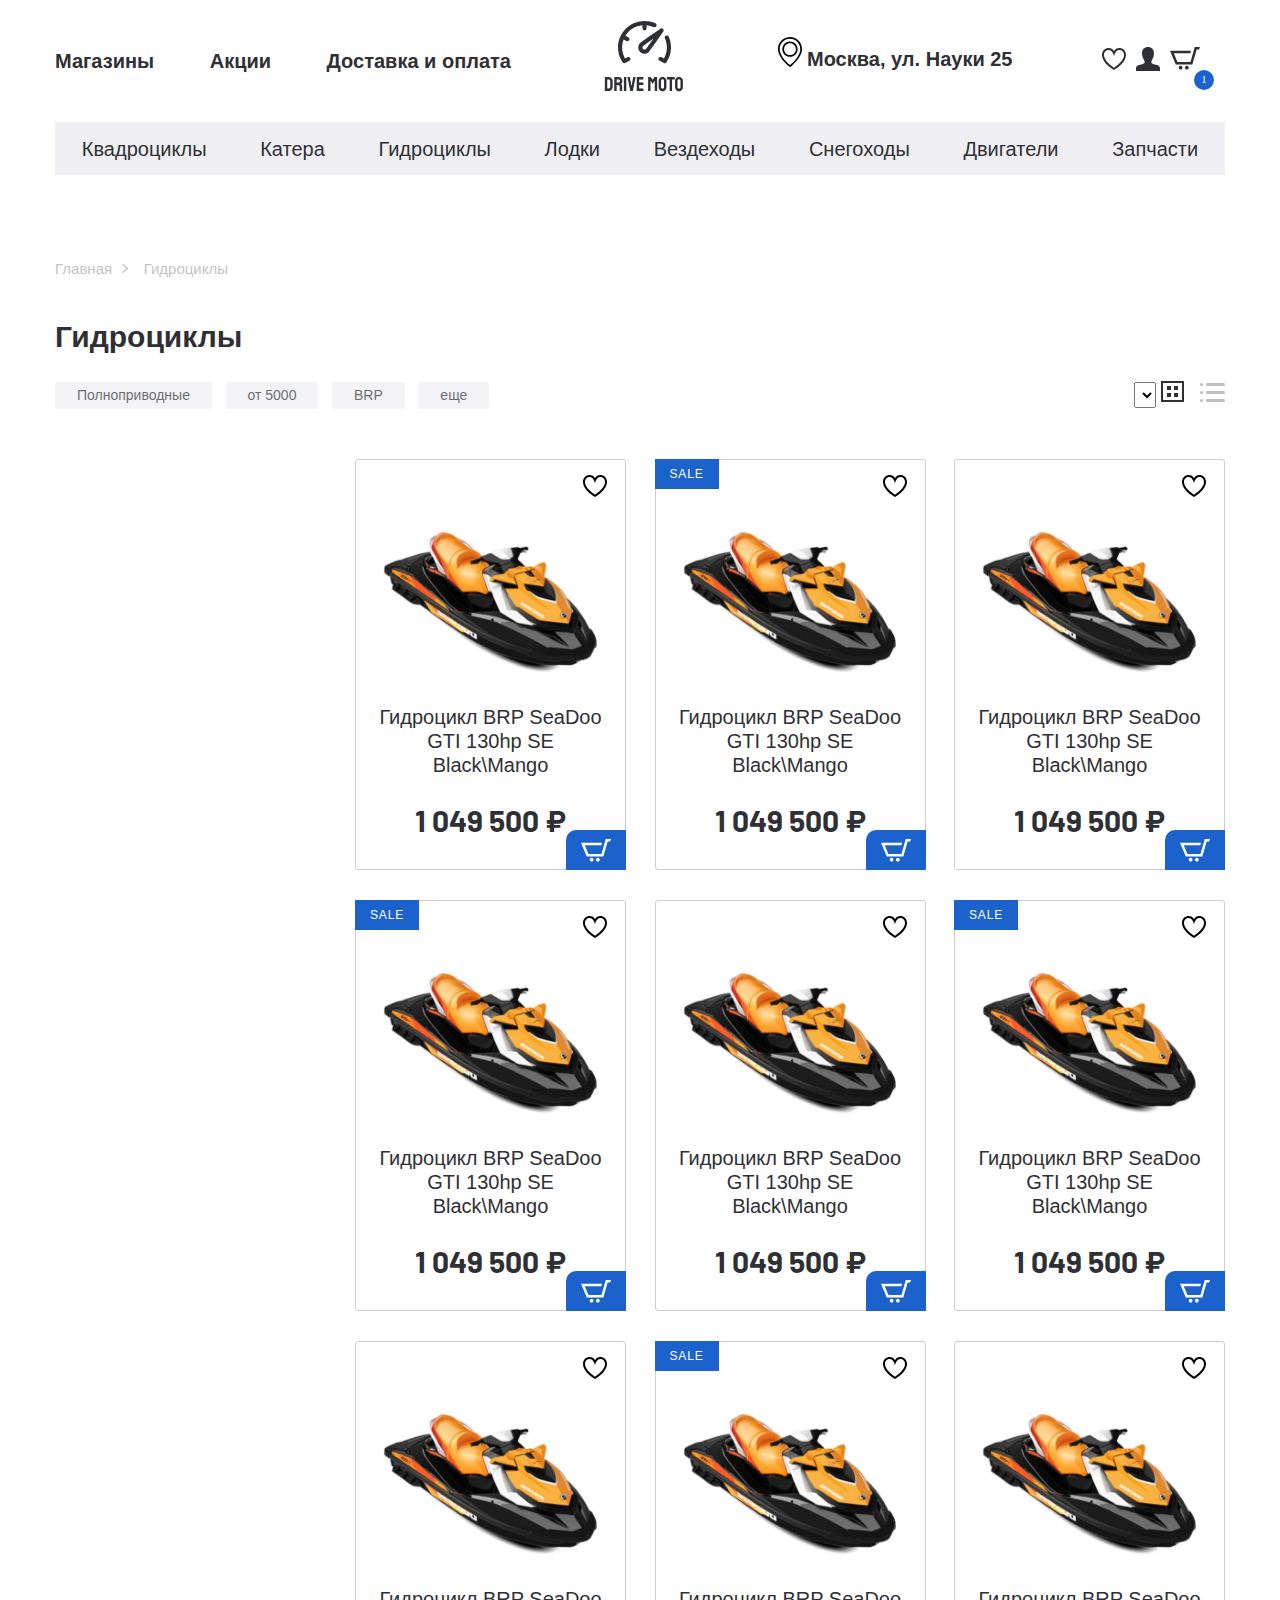
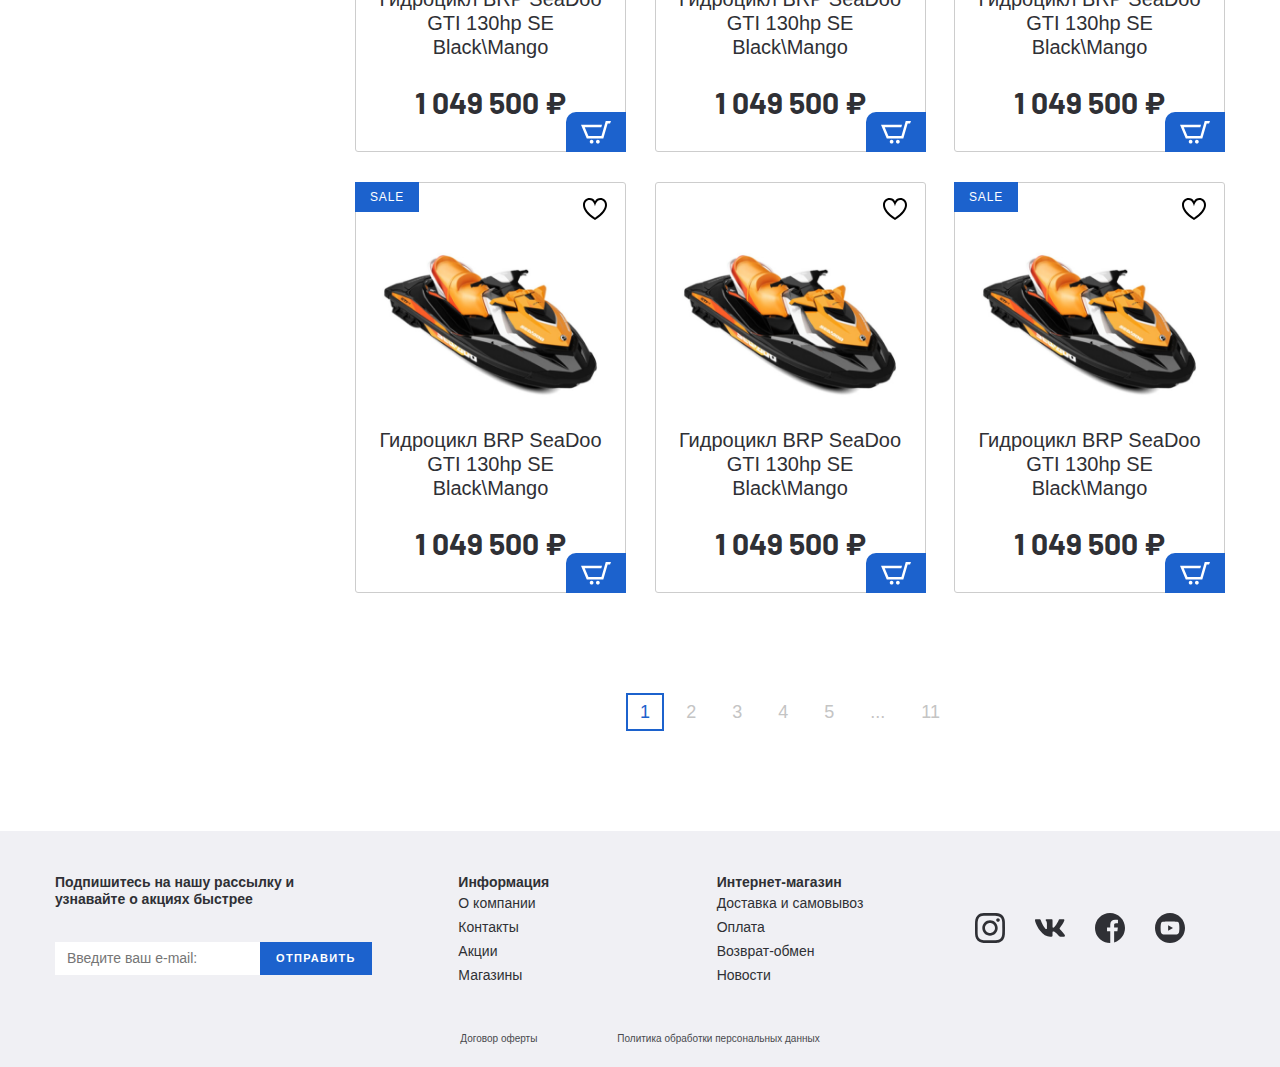
==== catalog.html @ e1d83468 "have started product-list page markup" ====
<!DOCTYPE html>
<html lang="ru">

<head>
  <meta charset="UTF-8">
  <meta name="viewport" content="width=device-width, initial-scale=1.0">
  <meta http-equiv="X-UA-Compatible" content="ie=edge">
  <title>Document</title>
  <link rel="stylesheet" href="css/normalize.css">
  <link rel="stylesheet" href="css/slick.css">
  <link rel="stylesheet" href="css/fonts.css">
  <link href="https://fonts.googleapis.com/css2?family=Barlow:wght@400;700&display=swap" rel="stylesheet">
  <link rel="stylesheet" href="css/style.css">
</head>

<body>
  <header>
    <div class="header__top">
      <div class="container">
        <div class="header__top-inner">
          <nav class="menu">
            <ul class="menu__list">
              <li class="menu__item">
                <a href="" class="menu__link">
                  Магазины
                </a>
              </li>
              <li class="menu__item">
                <a href="" class="menu__link">
                  Акции
                </a>
              </li>
              <li class="menu__item">
                <a href="" class="menu__link">
                  Доставка и оплата
                </a>
              </li>
            </ul>
          </nav>
          <a href="#" class="logo">
            <img class="logo__img" src="images/logo.svg" alt="logo">
          </a>
          <div class="header__box">
            <p class="header__adress">
              Москва, ул. Науки 25
            </p>
            <ul class="user-list">
              <li class="user-list__item">
                <a href="#" class="user-list__link">
                  <img src="images/heart.svg" alt="">
                </a>
              </li>
              <li class="user-list__item">
                <a href="#" class="user-list__link">
                  <img src="images/user.svg" alt="">
                </a>
              </li>
              <li class="user-list__item">
                <a href="#" class="user-list__link basket">
                  <img src="images/basket.svg" alt="">
                  <p class="basket__num">1</p>
                </a>

          </div>
        </div>
      </div>
    </div>

    <div class="header__bottom">
      <div class="container">
        <ul class="menu-categories">
          <li class="menu__categories__item">
            <a href="#" class="menu-categories__link">Квадроциклы</a>
          </li>
          <li class="menu__categories__item">
            <a href="#" class="menu-categories__link">Катера</a>
          </li>
          <li class="menu__categories__item">
            <a href="#" class="menu-categories__link">Гидроциклы</a>
          </li>
          <li class="menu__categories__item">
            <a href="#" class="menu-categories__link">Лодки</a>
          </li>
          <li class="menu__categories__item">
            <a href="#" class="menu-categories__link">Вездеходы</a>
          </li>
          <li class="menu__categories__item">
            <a href="#" class="menu-categories__link">Снегоходы</a>
          </li>
          <li class="menu__categories__item">
            <a href="#" class="menu-categories__link">Двигатели</a>
          </li>
          <li class="menu__categories__item">
            <a href="#" class="menu-categories__link">Запчасти</a>
          </li>
        </ul>
      </div>
    </div>
  </header>
  <div class="container">
    <div class="breadcrumbs">
      <ul class="breadcrumbs__list">
        <li class="breadcrumbs__list-item">
          <a href="#">Главная</a>
        </li>
        <li class="breadcrumbs__list-item">
          <a href="#">Гидроциклы</a>
        </li>
      </ul>
    </div>
  </div>

  <section class="catalog">
    <div class="container">
      <h2 class="catalog__title">
        Гидроциклы
      </h2>
      <div class="catalog__filter">
        <div class="catalog__filter-items">
          <button>Полноприводные</button>
          <button>от 5000</button>
          <button>BRP</button>
          <button>еще</button>
        </div>
        <div class="catalog__filter-btn">
          <select>
            <option value=""></option>
            <option value=""></option>
            <option value=""></option>
          </select>
          <button class="catalog__filter-btngrid">
            <svg width="23" height="21" viewBox="0 0 23 21" fill="none" xmlns="http://www.w3.org/2000/svg">
              <rect x="1" y="1" width="21" height="19" stroke="#2F3035" stroke-width="2" />
              <rect x="7" y="6" width="2" height="2" fill="#2F3035" stroke="#2F3035" stroke-width="2" />
              <rect x="7" y="13" width="2" height="2" fill="#2F3035" stroke="#2F3035" stroke-width="2" />
              <rect x="14" y="6" width="2" height="2" fill="#2F3035" stroke="#2F3035" stroke-width="2" />
              <rect x="14" y="13" width="2" height="2" fill="#2F3035" stroke="#2F3035" stroke-width="2" />
            </svg>
          </button>
          <button class="catalog__filter-btnline">
            <svg width="25" height="19" viewBox="0 0 25 19" fill="none" xmlns="http://www.w3.org/2000/svg">
              <g opacity="0.3">
                <rect x="6" width="19" height="3" rx="1.5" fill="#2F3035" />
                <rect x="6" y="8" width="19" height="3" rx="1.5" fill="#2F3035" />
                <rect x="6" y="16" width="19" height="3" rx="1.5" fill="#2F3035" />
                <rect width="3" height="3" rx="1.5" fill="#2F3035" />
                <rect y="8" width="3" height="3" rx="1.5" fill="#2F3035" />
                <rect y="16" width="3" height="3" rx="1.5" fill="#2F3035" />
              </g>
            </svg>
          </button>
        </div>
      </div>
      <div class="catalog__inner">
        <aside class="catalog__inner-aside">

        </aside>
        <div class="catalog__inner-list">
          <div class="product-item__wrapper">
            <button class="product-item__favorite"></button>
            <button class="product-item__basket">
              <img src="images/basket-white.svg" alt="">
            </button>
            <a class="product-item__notify-link" href="#">
              <span>
                Сообщить о поступлении
              </span>
            </a>
            <a class="product-item" href="#">
              <p class="product-item__hover-text">
                посмотреть товар
              </p>
              <img class="product-item__img" src="images/content/gidrotsikl-1.png" alt="">
              <h4 class="product-item__title">
                Гидроцикл BRP SeaDoo GTI 130hp SE Black\Mango
              </h4>
              <p class="price product-item__price">
                1 049 500 ₽
              </p>
              <p class="product-item__notify-text">
                нет в наличии
              </p>
            </a>
          </div>
          <div class="product-item__wrapper">
            <button class="product-item__favorite"></button>
            <button class="product-item__basket">
              <img src="images/basket-white.svg" alt="">
            </button>
            <a class="product-item__notify-link" href="#">
              <span>
                Сообщить о поступлении
              </span>
            </a>
            <a class="product-item product-item--sale" href="#">
              <p class="product-item__hover-text">
                посмотреть товар
              </p>
              <img class="product-item__img" src="images/content/gidrotsikl-1.png" alt="">
              <h4 class="product-item__title">
                Гидроцикл BRP SeaDoo GTI 130hp SE Black\Mango
              </h4>
              <p class="price product-item__price">
                1 049 500 ₽
              </p>
              <p class="product-item__notify-text">
                нет в наличии
              </p>
            </a>
          </div>
          <div class="product-item__wrapper">
            <button class="product-item__favorite"></button>
            <button class="product-item__basket">
              <img src="images/basket-white.svg" alt="">
            </button>
            <a class="product-item__notify-link" href="#">
              <span>
                Сообщить о поступлении
              </span>
            </a>
            <a class="product-item" href="#">
              <p class="product-item__hover-text">
                посмотреть товар
              </p>
              <img class="product-item__img" src="images/content/gidrotsikl-1.png" alt="">
              <h4 class="product-item__title">
                Гидроцикл BRP SeaDoo GTI 130hp SE Black\Mango
              </h4>
              <p class="price product-item__price">
                1 049 500 ₽
              </p>
              <p class="product-item__notify-text">
                нет в наличии
              </p>
            </a>
          </div>
          <div class="product-item__wrapper">
            <button class="product-item__favorite"></button>
            <button class="product-item__basket">
              <img src="images/basket-white.svg" alt="">
            </button>
            <a class="product-item__notify-link" href="#">
              <span>
                Сообщить о поступлении
              </span>
            </a>
            <a class="product-item product-item--sale" href="#">
              <p class="product-item__hover-text">
                посмотреть товар
              </p>
              <img class="product-item__img" src="images/content/gidrotsikl-1.png" alt="">
              <h4 class="product-item__title">
                Гидроцикл BRP SeaDoo GTI 130hp SE Black\Mango
              </h4>
              <p class="price product-item__price">
                1 049 500 ₽
              </p>
              <p class="product-item__notify-text">
                нет в наличии
              </p>
            </a>
          </div>
          <div class="product-item__wrapper">
            <button class="product-item__favorite"></button>
            <button class="product-item__basket">
              <img src="images/basket-white.svg" alt="">
            </button>
            <a class="product-item__notify-link" href="#">
              <span>
                Сообщить о поступлении
              </span>
            </a>
            <a class="product-item" href="#">
              <p class="product-item__hover-text">
                посмотреть товар
              </p>
              <img class="product-item__img" src="images/content/gidrotsikl-1.png" alt="">
              <h4 class="product-item__title">
                Гидроцикл BRP SeaDoo GTI 130hp SE Black\Mango
              </h4>
              <p class="price product-item__price">
                1 049 500 ₽
              </p>
              <p class="product-item__notify-text">
                нет в наличии
              </p>
            </a>
          </div>
          <div class="product-item__wrapper">
            <button class="product-item__favorite"></button>
            <button class="product-item__basket">
              <img src="images/basket-white.svg" alt="">
            </button>
            <a class="product-item__notify-link" href="#">
              <span>
                Сообщить о поступлении
              </span>
            </a>
            <a class="product-item product-item--sale" href="#">
              <p class="product-item__hover-text">
                посмотреть товар
              </p>
              <img class="product-item__img" src="images/content/gidrotsikl-1.png" alt="">
              <h4 class="product-item__title">
                Гидроцикл BRP SeaDoo GTI 130hp SE Black\Mango
              </h4>
              <p class="price product-item__price">
                1 049 500 ₽
              </p>
              <p class="product-item__notify-text">
                нет в наличии
              </p>
            </a>
          </div>
          <div class="product-item__wrapper">
            <button class="product-item__favorite"></button>
            <button class="product-item__basket">
              <img src="images/basket-white.svg" alt="">
            </button>
            <a class="product-item__notify-link" href="#">
              <span>
                Сообщить о поступлении
              </span>
            </a>
            <a class="product-item" href="#">
              <p class="product-item__hover-text">
                посмотреть товар
              </p>
              <img class="product-item__img" src="images/content/gidrotsikl-1.png" alt="">
              <h4 class="product-item__title">
                Гидроцикл BRP SeaDoo GTI 130hp SE Black\Mango
              </h4>
              <p class="price product-item__price">
                1 049 500 ₽
              </p>
              <p class="product-item__notify-text">
                нет в наличии
              </p>
            </a>
          </div>
          <div class="product-item__wrapper">
            <button class="product-item__favorite"></button>
            <button class="product-item__basket">
              <img src="images/basket-white.svg" alt="">
            </button>
            <a class="product-item__notify-link" href="#">
              <span>
                Сообщить о поступлении
              </span>
            </a>
            <a class="product-item product-item--sale" href="#">
              <p class="product-item__hover-text">
                посмотреть товар
              </p>
              <img class="product-item__img" src="images/content/gidrotsikl-1.png" alt="">
              <h4 class="product-item__title">
                Гидроцикл BRP SeaDoo GTI 130hp SE Black\Mango
              </h4>
              <p class="price product-item__price">
                1 049 500 ₽
              </p>
              <p class="product-item__notify-text">
                нет в наличии
              </p>
            </a>
          </div>
          <div class="product-item__wrapper">
            <button class="product-item__favorite"></button>
            <button class="product-item__basket">
              <img src="images/basket-white.svg" alt="">
            </button>
            <a class="product-item__notify-link" href="#">
              <span>
                Сообщить о поступлении
              </span>
            </a>
            <a class="product-item" href="#">
              <p class="product-item__hover-text">
                посмотреть товар
              </p>
              <img class="product-item__img" src="images/content/gidrotsikl-1.png" alt="">
              <h4 class="product-item__title">
                Гидроцикл BRP SeaDoo GTI 130hp SE Black\Mango
              </h4>
              <p class="price product-item__price">
                1 049 500 ₽
              </p>
              <p class="product-item__notify-text">
                нет в наличии
              </p>
            </a>
          </div>
          <div class="product-item__wrapper">
            <button class="product-item__favorite"></button>
            <button class="product-item__basket">
              <img src="images/basket-white.svg" alt="">
            </button>
            <a class="product-item__notify-link" href="#">
              <span>
                Сообщить о поступлении
              </span>
            </a>
            <a class="product-item product-item--sale" href="#">
              <p class="product-item__hover-text">
                посмотреть товар
              </p>
              <img class="product-item__img" src="images/content/gidrotsikl-1.png" alt="">
              <h4 class="product-item__title">
                Гидроцикл BRP SeaDoo GTI 130hp SE Black\Mango
              </h4>
              <p class="price product-item__price">
                1 049 500 ₽
              </p>
              <p class="product-item__notify-text">
                нет в наличии
              </p>
            </a>
          </div>
          <div class="product-item__wrapper">
            <button class="product-item__favorite"></button>
            <button class="product-item__basket">
              <img src="images/basket-white.svg" alt="">
            </button>
            <a class="product-item__notify-link" href="#">
              <span>
                Сообщить о поступлении
              </span>
            </a>
            <a class="product-item" href="#">
              <p class="product-item__hover-text">
                посмотреть товар
              </p>
              <img class="product-item__img" src="images/content/gidrotsikl-1.png" alt="">
              <h4 class="product-item__title">
                Гидроцикл BRP SeaDoo GTI 130hp SE Black\Mango
              </h4>
              <p class="price product-item__price">
                1 049 500 ₽
              </p>
              <p class="product-item__notify-text">
                нет в наличии
              </p>
            </a>
          </div>
          <div class="product-item__wrapper">
            <button class="product-item__favorite"></button>
            <button class="product-item__basket">
              <img src="images/basket-white.svg" alt="">
            </button>
            <a class="product-item__notify-link" href="#">
              <span>
                Сообщить о поступлении
              </span>
            </a>
            <a class="product-item product-item--sale" href="#">
              <p class="product-item__hover-text">
                посмотреть товар
              </p>
              <img class="product-item__img" src="images/content/gidrotsikl-1.png" alt="">
              <h4 class="product-item__title">
                Гидроцикл BRP SeaDoo GTI 130hp SE Black\Mango
              </h4>
              <p class="price product-item__price">
                1 049 500 ₽
              </p>
              <p class="product-item__notify-text">
                нет в наличии
              </p>
            </a>
          </div>

          <div class="pagination">
            <ul class="pagination-list">
              <li class="pagination-list__item active"><a href="#">1</a></li>
              <li class="pagination-list__item"><a href="#">2</a></li>
              <li class="pagination-list__item"><a href="#">3</a></li>
              <li class="pagination-list__item"><a href="#">4</a></li>
              <li class="pagination-list__item"><a href="#">5</a></li>
              <li class="pagination-list__item
              pagination-list__item--dots"><span>...</span></li>
              <li class="pagination-list__item"><a href="#">11</a></li>
            </ul>
          </div>
        </div>
      </div>
    </div>
  </section>


  <footer class="footer">
    <div class="container">
      <div class="footer__top">
        <div class="footer__top-inner">
          <div class="footer__top-item footer__top-newsletter">
            <h6 class="footer__top-title">
              Подпишитесь на нашу рассылку и узнавайте о акцияx быстрее
            </h6>
            <form class="footer-form">
              <input type="text" class="footer-form__input" placeholder="Введите ваш e-mail:">
              <button class="footer-form__bnt" type="submit">Отправить</button>
            </form>
          </div>
          <div class="footer__top-item">
            <h6 class="footer__top-title">
              Информация
            </h6>
            <ul class="footer-list">
              <li class="footer-list__item"><a href="#">О компании</a></li>
              <li class="footer-list__item"><a href="#">Контакты</a></li>
              <li class="footer-list__item"><a href="#">Акции</a></li>
              <li class="footer-list__item"><a href="#">Магазины</a></li>
            </ul>

          </div>
          <div class="footer__top-item">
            <h6 class="footer__top-title">
              Интернет-магазин
            </h6>
            <ul class="footer-list">
              <li class="footer-list__item"><a href="#">Доставка и самовывоз</a></li>
              <li class="footer-list__item"><a href="#">Оплата</a></li>
              <li class="footer-list__item"><a href="#">Возврат-обмен</a></li>
              <li class="footer-list__item"><a href="#">Новости</a></li>
            </ul>
          </div>
          <div class="footer__top-item footer__top-social">
            <ul class="social-list">
              <li class="social-list__item">
                <a href="#">
                  <img src="images/instagram.svg" alt="">
                </a>
              </li>
              <li class="social-list__item">
                <a href="#">
                  <img src="images/vkontakte.svg" alt="">
                </a>
              </li>
              <li class="social-list__item">
                <a href="#">
                  <img src="images/facebook.svg" alt="">
                </a>
              </li>
              <li class="social-list__item">
                <a href="#">
                  <img src="images/youtube.svg" alt="">
                </a>
              </li>
            </ul>
          </div>
        </div>
      </div>
      <div class="footer__bottom">
        <a class="footer__bottom-link" href="#">Договор оферты</a>
        <a class="footer__bottom-link" href="#">Политика обработки персональных данных</a>
      </div>
    </div>

  </footer>

  <script src="https://ajax.googleapis.com/ajax/libs/jquery/3.4.1/jquery.min.js"></script>
  <script src="js/slick.min.js"></script>
  <script src="js/main.js"></script>
</body>

</html>


<!-- <div class="tabs-wrapper">
  <div class="tabs">
    <a href="#" class="tab tab--active"></a>
  </div>
  <div class="tabs-container">
    <div class="tabs-content"></div>
  </div>
</div> -->
---- css/fonts.css ----
@font-face{
    font-family: 'SFProDisplay-Regular', sans-serif;
    src: url('../fonts/SFProDisplay-Regular.woff2') format('woff2'),
         url('../fonts/SFProDisplay-Regular.woff') format('woff');
         font-weight:400;
         font-style: normal;
         font-display: swap;
}
@font-face{
    font-family: 'SFProDisplay-Medium', sans-serif;
    src: url('../fonts/SFProDisplay-Medium.woff2') format('woff2'),
         url('../fonts/SFProDisplay-Medium.woff') format('woff');
         font-weight:500;
         font-style: normal;
         font-display: swap;
}
@font-face{
    font-family: 'SFProDisplay-Semibold', sans-serif;
    src: url('../fonts/SFProDisplay-Semibold.woff2') format('woff2'),
         url('../fonts/SFProDisplay-Semibold.woff') format('woff');
         font-weight:600;
         font-style: normal;
         font-display: swap;
}
@font-face{
    font-family: 'SFProDisplay-Bold', sans-serif;
    src: url('../fonts/SFProDisplay-Bold.woff2') format('woff2'),
         url('../fonts/SFProDisplay-Bold.woff') format('woff');
         font-weight:700;
         font-style: normal;
         font-display: swap;
}
---- css/style.css ----
html{
    box-sizing:border-box;
}

*,*::before, *::after{
    box-sizing: inherit;
}

a{
    text-decoration: none;
    color:inherit;
    display: inline-block;
}

ul,
li{
    margin: 0;
    padding: 0;
    list-style: none;
}

h1, h2, h3, h4, h5, h6{
    margin: 0;
}

p{
    margin: 0;
}

body{
    color: #2F3035;
    font-family: 'SFProDisplay-Regular', sans-serif;
    font-size: 20px;
    line-height: 24px;
    font-weight: 400;
}

.container{
    max-width: 1200px;
    padding: 0 15px;
    margin: 0 auto;
}

.header__top-inner{
     display: flex;
     justify-content: space-between;
     align-items: center;
     min-height: 122px;
     font-family: 'SFProDisplay-Bold', sans-serif;
     font-weight: 700;
}

.menu__item{
    display:  inline-block;

}

.menu__item + .menu__item{
    padding-left: 50px;
}

.header__box{
    display: flex;
}
.header__adress{
    margin-right: 60px;
    width:265px;
    padding-left: 30px;
    position: relative;
}

.header__adress::before{
    content: "";
    position: absolute;
    background-image: url('../images/adress-icon.svg    ');
    width: 30px;
    height: 30px;
    background-repeat: no-repeat;
    left: 0;
    top: -10px;
}

.user-list{
    margin-right: 15px;
    display: flex;
    align-items:center;
}

.user-list__item{
    padding-right: 10px;
}

.basket{
    position:relative;
}
.basket__num{
    position: absolute;
    width: 20px;
    height: 20px;

    font-family: SF Pro Display;
    font-weight: 500;
    font-size: 10px;
    line-height: 20px;
/* identical to box height */
    text-align: center;
    color: #FFFFFF;
    background-color: #1C62CD;
    border-radius: 50% ;
    bottom: -15px;
    right: -14px;
}

.header__bottom{
    margin-bottom: 80px;
}
.page-section{
    margin-bottom: 80px;
}
.menu-categories{
    background-color: #F0F0F4;
    display: flex;
    justify-content: space-around;
    min-height: 53px;
    align-items: center;
}

.menu-categories__link{
    transition: all 300ms;
    font-weight: 400;
    padding: 15px 0 14px;
    position: relative;
}

.menu-categories__link::before{
    content: "";
    position: absolute;
    width: 0;
    left: auto;
    right:0;
    background-color: #1C62CD;
    height: 3px;
    bottom: -2px;
    transition: all 500ms;
}

.menu-categories__link:hover{
    color: #000;
}
.menu-categories__link:hover::before{
    width: 100%;
    right: auto;
    left:0;
}


/* section under header
=================================================================== */
.banner-section__inner{
    display: flex;
    justify-content:space-between;
}

.banner-section__slider{
    max-width: 870px;
}

.banner-section__slider-btn,
.product-slider__slider-btn{
    position: absolute;
     top: 50%;
     transform: translateY(-50%);
     background-color: transparent;
     border: none;
     margin: 0;
     padding: 0;
     z-index: 5;
     cursor: pointer;
}

.banner-section__slider-btnprev{
    left: 20px;
}
.banner-section__slider-btnnext{
    right: 20px;
}

.slick-dots{
    position: absolute;
    bottom: 40px;
    left: 0;
    right: 0;
    text-align: center ;
}
.slick-dots li{
    display: inline-block;
    padding: 0 5px;
}

.slick-dots button{
    padding: 0;
    margin: 0;
    font-size: 0;
    width: 11px;
    height: 11px;
    border: 1px solid #fff;
    border-radius: 50%;
    background-color: transparent;

}

.slick-active li button{
    background-color: #fff;
}

.sale-item{
    min-height: 400px;
    max-width: 265px;
    text-align: center;
    border: 1px solid #CDCDCD;
    border-radius: 3px;
    display: flex; 
    flex-direction: column;
    justify-content: space-between;

}
.sale-item-top{
    display: flex;
    justify-content:space-between;
    align-items: flex-start;
}
.sale-item__info{
    color: #fff;
    background-color: #1C62CD;
    padding: 8px 20px;
    text-transform: uppercase;
    font-size: 12px;
    line-height: 15px;
    letter-spacing: 0.1em;
}

.sale-item__price{
    text-align: right;
}

.price{
    font-family: 'Barlow', sans-serif;
    position: relative;
}

.sale-item__price-new{
    font-weight: 700;
    font-size: 27px;
    color: #1C62CD;
    line-height: 32px;
    margin-right: 6px;
    padding-right:20px;
    position: relative;
}
.sale-item__price-new::after{
    content:'';
    background-image: url('../images/icons-price.svg');
    position: absolute;
    right: 0;
    top: 8px;
    width: 15px;
    height: 18px;
}
.sale-item__price-old{
    font-weight: 400;
    font-size: 14px;
    line-height: 17px;
    color: #C4C4C4;
    margin-right: 15px;
    background-image: url('../images/old-line.svg');
    background-repeat: no-repeat;
    position: relative;
    padding: 2px 5px; 
    display: inline-block;
}

.sale-item__price-old::after{
    content:'';
    background-image: url('../images/icons-price-old.svg');
    position: absolute;
    right: -10px;
    top: 8px;
    width: 8px;
    height: 10px;
}

.sale-item__footer{
    background: #F0F0F4;
    padding: 25px 20px;
    font-size: 18px;
    line-height: 21px;
}
.sale-item__footer span{
    display: block;
    color: #1C62CD;
    font-family: 'Barlow', sans-serif;
    font-weight: 700; 

}
.sale-item__title{
    font-size: 18px;
    line-height: auto;
    font-family: 'SFProDisplay-Bold', sans-serif;
    font-weight: 700;
    margin-bottom: 7px;
}

.banner-section__slider-img{
    object-fit: contain;
    height: 400px;
}

.sale-item__img{
    object-fit: contain;
    max-height: 195px;
}


/* search tabs
=================================================================== */
.search__tabs{
    margin-bottom: 25px; 
}

.search__tabs-item{
    padding: 11px 26px 12px;
}

.search__tabs-item.tab--active{
    border-radius: 5px;
    background: #F0F0F4;
    font-weight: 700;
    font-family: 'SFProDisplay-Bold', sans-serif;
}


.tabs-content{
    display: none;
}
.tabs-content.tabs-content--active{
    display: block;
}


.search__content-form{
    display: flex;
}

.search__content-input{
    background: #F0F0F4;
    border-radius: 3px;
    padding: 5px 20px;
    border: none;
    font-size: 16px;
    line-height: 19px;
    width: 100%;
    
}

.search__content-input::placeholder{
    color: #656464;
}

.search__content-btn{
    font-weight: bold;
    font-size: 14px;
    line-height: 17px;
    letter-spacing: 0.12em;
    text-transform: uppercase;
    color: #FFFFFF;
    font-family: 'SFProDisplay-Bold', sans-serif;
    margin-left: -3px;
    padding: 17px 41px;

    background: #1C62CD;
    box-shadow: 0px 4px 4px rgba(0, 0, 0, 0.25);
    border-radius: 3px;
    padding: 15px 40px;
    border: none;

}

/* categories section
=================================================================== */
.categories__inner{
    display: flex;
    justify-content: space-between;
    flex-wrap: wrap;

}

.categories__item{
margin-bottom: 30px;
border: 1px solid #CDCDCD;
border-radius: 3px;
 width: 370px;
display: flex;
padding: 20px 20px 16px;
justify-content: space-between;
transition: all .3s;
}
.categories__item:hover{
    box-shadow: 3px 3px 20px rgba(50, 50, 50, 0.25);
}

.categories__item-info{
    width: 50%;
    display: flex;
    flex-direction: column;
    justify-content: space-between;
}

.categories__item-img{
    text-align: center;
    width: 50%;
}

.categories__item-img img{
    max-width: 100%;
}

.categories__item-title{
    font-size: 23px;
    line-height: 28px;
    font-family: 'Barlow', sans-serif;
    font-weight: 700; 
    color: #2F3035;
    transition: all .3s;
}

.categories__item:hover .categories__item-title{
    color:#1C62CD;
}

.categories__item-text{
    font-weight: normal;
    font-size: 14px;
    line-height: 17px;
    color: #C4C4C4;
    font-family: 'SFProDisplay-Regular', sans-serif;
}

.categories__item-text::after{
    content: url('../images/link-arrow.svg');
    padding-left: 2px;
}

/* product carusel
=================================================================== */
.product-item__wrapper{
    position: relative;
    width: 271px;
    
}

.product-item{
    min-height: 400px;
    border: 1px solid #CDCDCD;
    border-radius: 3px;
    text-align: center;
    padding: 52px 20px 31px;
    transition: all .3s;
}

.product-item__title{
    font-weight: normal;
    padding: 14px 0 25px;

}

.product-item__favorite{
    position: absolute;
    top: 16px;
    right: 19px;
    width: 24px;
    height: 22px;
    background-color:transparent;
    border: none;
    z-index: 5;
}

.product-item__favorite::before{
    content: '';
    position:absolute;
    width: 24px;
    height: 22px;
    top: 0;
    left: 0;
    background-image: url('../images/favorite.svg');
}

.product-item__favorite--active::before{
    background-image: url('../images/favorite-active.svg');
}

.product-item__basket{
    position: absolute;
    width: 60px;
    height: 40px;
    background: #1C62CD;
    border-radius: 10px 0px 0px 0px;
    border: none;
    bottom: 0;
    right: 0;
    padding-top: 7px;
    cursor:pointer;
    z-index: 10;
}

.product-item__price{
    font-weight: bold;
    font-size: 30px;
    line-height: 36px;
    text-align: center;
}

.product-item__hover-text{
    padding: 18px 21px;
    background-color: rgba(255,255,255,.9);
    box-shadow: 0px 0px 15px rgba(0, 0, 0, 0.2);
    border-radius: 3px;
    display: inline-block;
    position:absolute;
    top: 30%;
    opacity: 0;
    transition: all .3s;
}

.product-item:hover .product-item__hover-text{
    opacity: 1;
    color: #2F3035;

}
.product-item:hover .product-item__notify-text{
    color: #2F3035;
}
.product-item:hover{
    box-shadow: 3px 3px 20px rgba(50, 50, 50, 0.25);
    color: #1C62CD;
}

.product-item--sale::before{
    content: "SALE";
    padding: 8px 15px;
    background-color: #1C62CD;
    position: absolute;
    left: 0;
    top: 0;
    text-transform: uppercase;
     color: #fff;
     font-size: 12px;
    line-height: 14px;
    letter-spacing: 0.07em;
}
.product-item__wrapper.product-item__not-available .product-item__price{
    display: none;
}

.product-item__notify-text{
    display: none;
    font-weight: 700;
    font-size: 18px;
    line-height: 21px;
}

.product-item__wrapper.product-item__not-available .product-item__notify-text{
    display: block;
}
.product-item__wrapper.product-item__not-available .product-item__basket{
    display: none; 
}

.product-item__notify-link{
    display: none;
}

.product-item__wrapper.product-item__not-available .product-item__title{
    padding-bottom:13px;
}

.product-item__wrapper.product-item__not-available .product-item__notify-link{
    display: block;
    position: absolute;
    text-align: center;
    bottom: 20px;
    left: 0;
    right: 0;
    font-size: 16px;
    line-height: 19px;
    color: #1C62CD;
    text-align: center;
    
}
.product-item__wrapper.product-item__not-available .product-item__notify-link span{
    border-bottom: 1px solid #1C62CD;

}

.product__title{
    font-family: 'Barlow', sans-serif;
    font-weight: 700;
    font-size: 25px;
    line-height: 30px;
    margin-bottom: 25px;
}

.products__tab + .products__tab{
    margin-left: 50px;
}

.products__tabs{
    margin-bottom: 25px;
}

.products__tab{
    padding-bottom: 10px;
}

.products__tab.tab--active{
    border-bottom: 3px solid #1C62CD;
    
} 
.product-slider__slider-btnprev{
    left: -30px;
}
.product-slider__slider-btnnext{
    right: -20px;
}
.slick-slide img {
    display: inline;
}
.product__more{
    text-align: center;
    margin: 35px 0 0px;
}
.products{
    margin-bottom: 80px;
}
.product__more-link{
    line-height: 18px;
    letter-spacing: 0.12em;
    font-size: 15px;
    text-transform: uppercase;
    background: #F0F0F4;
    padding: 16px 43px;
}

.banner{
    margin-bottom: 80px;
}

.footer{
    background: #F0F0F4

}
.footer__bottom{
    padding: 46px 0 22px;
    display: flex;
    justify-content: center;
}

.footer__bottom-link{
    font-weight: normal;
    font-size: 10px;
    line-height: 12px;
    color: #48494D;
    margin: 0 40px;
}
.footer__top{
    padding-top: 43px;
}
.footer__top-inner{
    display: flex;
    justify-content: space-between;
}
.footer__top-newsletter.footer__top-item{
    width: 295px;
    margin-right: 50px;
}

.footer__top-title{
    font-size: 14px;
    line-height: 17px;
    font-weight: bold;
}
.footer-form{
    margin-top: 34px;
    display: flex;
    justify-content: space-between;
}
.footer-form__input{
background-color: #fff;
border: none;
line-height: 17px;
padding: 0 12px;
 font-size: 14px;
}
.footer-form__bnt{

    text-transform: uppercase;
    font-family: 'SFProDisplay-Bold', sans-serif;
    padding: 10px 16px;
    border: none;
    background-color: #1C62CD;
    color: #fff;
    font-weight: 600;
    font-size: 11px;
    line-height: 13px;
    letter-spacing: 0.12em;
}
.footer__top-item{
    width: 200px;
}
.footer-list{

    font-size: 14px;
    line-height: 24px;
}
.footer__top-social.footer__top-item{
width: 250px;
}
.social-list{
    display: flex;
    align-items: center;
    height: 100%;

}
.social-list__item + .social-list__item{
margin-left: 30px;
}

/* catalog page 
==========================================================================*/
.breadcrumbs{
    margin-bottom: 40px;
    
}
.breadcrumbs__list-item{
    display: inline-block;
    padding-right: 16px;
    margin-right: 10px;
    position: relative;
    font-size: 15px;
    line-height: 18px;
    color: #C4C4C4;
}

.breadcrumbs__list-item::after{
    content:"";
    position:absolute;
    right: 0;
    background-image: url(../images/link-arrow.svg);
    width: 6px;
    height: 9px;
    bottom: 5px;
}

.breadcrumbs__list-item:last-child::after{
    display:none;
}
.catalog{margin-bottom: 100px;}
.catalog__title{
    font-weight: 600;
    font-family: 'SFProDisplay-Bold', sans-serif;
    font-size: 30px;
    line-height: 36px;
    margin-bottom: 26px;
}
.catalog__filter{
display: flex;
justify-content: space-between;
margin-bottom: 50px;
}
.catalog__filter-items button{
    font-size: 14px;
    line-height: 17px;
    color: #2F3035;
    opacity: 0.7;
    border: none;
    background: #F0F0F4;
    border-radius: 3px;
    padding: 5px 22px;
    cursor: pointer;

}
.catalog__filter-items button + button{
    margin-left: 8px;
}
.catalog__filter-btn button{
    background-color: transparent;
    border  : none;
    cursor: pointer;
    margin: 0;
    padding: 0;
}
.catalog__filter-btn button + button{
    margin-left: 10px;
}
.catalog__filter-btngrid{
    padding-top:  1px;
}
.catalog__filter-btnline{

}

.catalog__inner{
    display: flex;
}

.catalog__inner-aside{
    min-width: 290px;
    margin-right: 10px;
}

.catalog__inner-list{
display: flex;
justify-content: space-between;
flex-wrap: wrap;
}

.catalog__inner-list .product-item__wrapper{
    margin-bottom: 30px;
}
.product-item__img{
    max-width: 100%;
}
.pagination{
    width: 100%;
    margin-top: 70px;
}

.pagination-list{
display: flex;
justify-content: center;
}

.pagination-list__item{
    padding: 6px 12px;
    border: 2px solid transparent;
    margin: 0 4px;
    line-height: 22px;
    font-size: 18px;
    color: #C4C4C4;

}

.pagination-list__item.active{
border: 2px solid #1C62CD;
color: #1C62CD;
}
.pagination-list__item a{
    display: block;
}
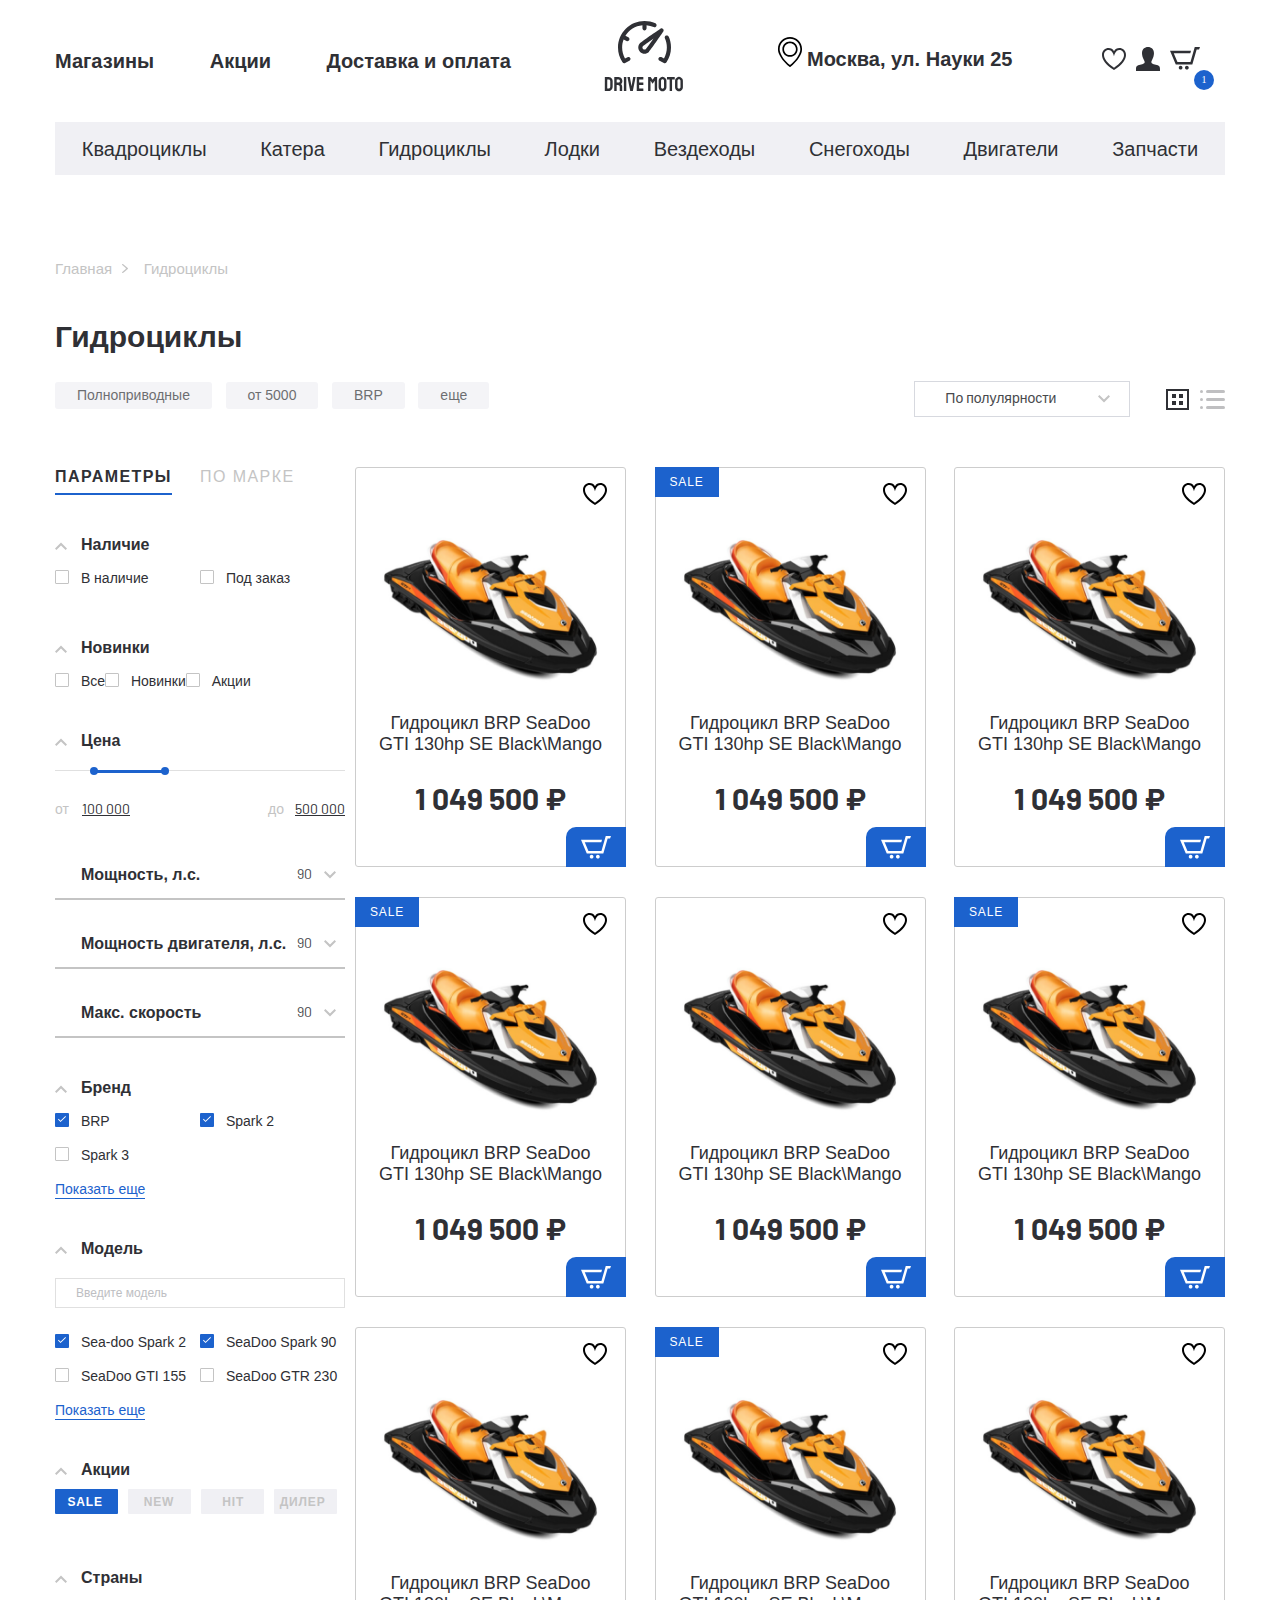
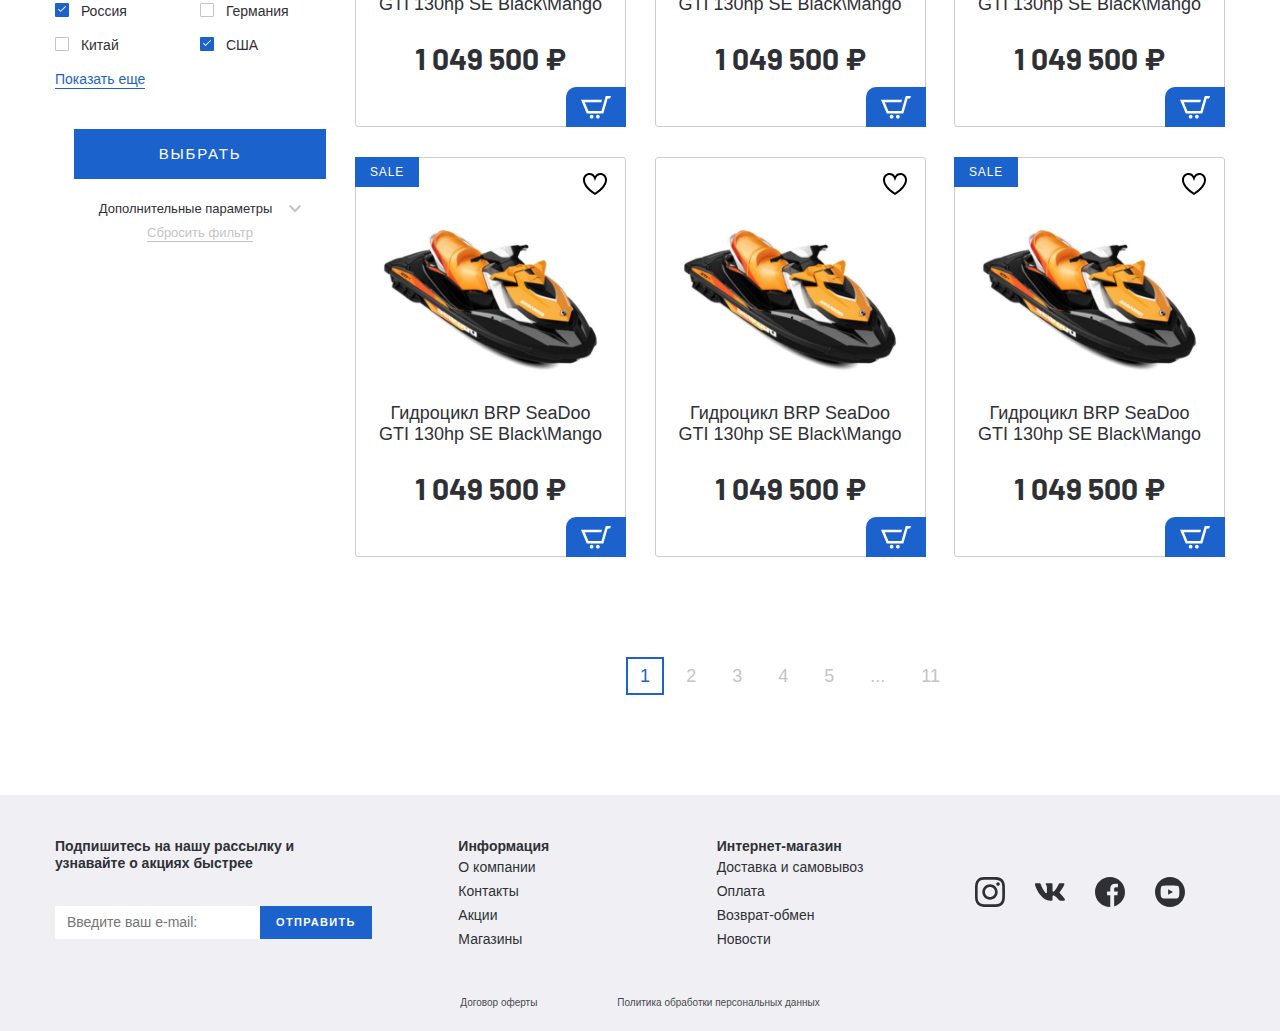
==== commit f9db8c2a: "product-page added" ====
--- a/catalog.html
+++ b/catalog.html
@@ -6,10 +6,14 @@
   <meta name="viewport" content="width=device-width, initial-scale=1.0">
   <meta http-equiv="X-UA-Compatible" content="ie=edge">
   <title>Document</title>
+  <link href="https://fonts.googleapis.com/css2?family=Barlow:wght@400;700&display=swap" rel="stylesheet">
   <link rel="stylesheet" href="css/normalize.css">
   <link rel="stylesheet" href="css/slick.css">
   <link rel="stylesheet" href="css/fonts.css">
-  <link href="https://fonts.googleapis.com/css2?family=Barlow:wght@400;700&display=swap" rel="stylesheet">
+  <link rel="stylesheet" href="css/jquery.formstyler.css">
+  <link rel="stylesheet" href="css/jquery.formstyler.theme.css">
+  <link rel="stylesheet" href="css/jquery.rateyo.min.css">
+  <link rel="stylesheet" href="css/ion.rangeSlider.min.css">
   <link rel="stylesheet" href="css/style.css">
 </head>
 
@@ -122,13 +126,13 @@
           <button>BRP</button>
           <button>еще</button>
         </div>
-        <div class="catalog__filter-btn">
-          <select>
-            <option value=""></option>
-            <option value=""></option>
-            <option value=""></option>
+        <div class="catalog__filter-btn ">
+          <select class="filter-style select-item">
+            <option value="">По полулярности</option>
+            <option value="">От дорогих к дешевым</option>
+            <option value="">От дешевых к дорогим</option>
           </select>
-          <button class="catalog__filter-btngrid">
+          <button class="catalog__filter-btngrid catalog__filter-button catalog__filter-button--active">
             <svg width="23" height="21" viewBox="0 0 23 21" fill="none" xmlns="http://www.w3.org/2000/svg">
               <rect x="1" y="1" width="21" height="19" stroke="#2F3035" stroke-width="2" />
               <rect x="7" y="6" width="2" height="2" fill="#2F3035" stroke="#2F3035" stroke-width="2" />
@@ -137,24 +141,281 @@
               <rect x="14" y="13" width="2" height="2" fill="#2F3035" stroke="#2F3035" stroke-width="2" />
             </svg>
           </button>
-          <button class="catalog__filter-btnline">
+          <button class="catalog__filter-btnline catalog__filter-button">
             <svg width="25" height="19" viewBox="0 0 25 19" fill="none" xmlns="http://www.w3.org/2000/svg">
-              <g opacity="0.3">
-                <rect x="6" width="19" height="3" rx="1.5" fill="#2F3035" />
-                <rect x="6" y="8" width="19" height="3" rx="1.5" fill="#2F3035" />
-                <rect x="6" y="16" width="19" height="3" rx="1.5" fill="#2F3035" />
-                <rect width="3" height="3" rx="1.5" fill="#2F3035" />
-                <rect y="8" width="3" height="3" rx="1.5" fill="#2F3035" />
-                <rect y="16" width="3" height="3" rx="1.5" fill="#2F3035" />
-              </g>
+              <rect x="6" width="19" height="3" rx="1.5" fill="#2F3035" />
+              <rect x="6" y="8" width="19" height="3" rx="1.5" fill="#2F3035" />
+              <rect x="6" y="16" width="19" height="3" rx="1.5" fill="#2F3035" />
+              <rect width="3" height="3" rx="1.5" fill="#2F3035" />
+              <rect y="8" width="3" height="3" rx="1.5" fill="#2F3035" />
+              <rect y="16" width="3" height="3" rx="1.5" fill="#2F3035" />
             </svg>
           </button>
         </div>
       </div>
       <div class="catalog__inner">
-        <aside class="catalog__inner-aside">
-
+
+
+        <aside class="catalog__inner-aside aside-filter">
+          <div class="tabs-wrapper">
+            <div class="tabs aside-filter__tabs">
+              <a href="#filter-1" class="tab aside-filter__tab tab--active">
+                <span>Параметры</span>
+              </a>
+              <a href="#filter-2" class="tab aside-filter__tab">
+                <span>по марке</span>
+              </a>
+            </div>
+            <div class="tabs-container">
+              <div id="filter-1" class="tabs-content aside-filter__tabs-content tabs-content--active">
+                <form class="aside-filter__form">
+                  <ul class="aside-filter__list">
+                    <li class="aside-filter__item-drop">
+                      <p class="aside-filter__item-title 
+                      filter__item-drop 
+                      filter__item-drop--active">Наличие</p>
+                      <div class="aside-filter__content">
+                        <div class="aside-filter__content-box">
+                          <label class="aside-filter__content-label">
+                            <input type="checkbox" class="filter-style">
+                            В наличие
+                          </label>
+                        </div>
+                        <div class="aside-filter__content-box">
+                          <label class="aside-filter__content-label">
+                            <input type="checkbox" class="filter-style">
+                            Под заказ
+                          </label>
+                        </div>
+                      </div>
+                    </li>
+                    <li class="aside-filter__item-drop">
+                      <p class="aside-filter__item-title 
+                      filter__item-drop 
+                      filter__item-drop--active">Новинки</p>
+                      <div class="aside-filter__content">
+                        <div class="aside-filter__content-radio">
+                          <label class="aside-filter__content-label">
+                            <input type="radio" name="radio" class="filter-style">
+                            Все
+                          </label>
+                        </div>
+                        <div class="aside-filter__content-radio">
+                          <label class="aside-filter__content-label">
+                            <input type="radio" name="radio" class="filter-style">
+                            Новинки
+                          </label>
+                        </div>
+                        <div class="aside-filter__content-radio">
+                          <label class="aside-filter__content-label">
+                            <input type="radio" name="radio" class="filter-style">
+                            Акции
+                          </label>
+                        </div>
+                      </div>
+                    </li>
+                    <li class="aside-filter__item-drop">
+                      <p class="aside-filter__item-title 
+                      filter__item-drop 
+                      filter__item-drop--active">Цена</p>
+                      <div class="aside-filter__content">
+                        <input type="text" class="js-range-slider" name="my_range" value="" data-min="100000"
+                          data-max="500000" data-from="150000" data-to="250000" />
+                      </div>
+                    </li>
+
+                    <li class="aside-filter__item-list">
+                      <div class="filter__item-list">
+                        <p class="filter__item-listtitle">
+                          Мощность, л.с.
+                        </p>
+                        <select class="filter-style filter__item-listselect">
+                          <option>90</option>
+                          <option>130</option>
+                          <option>154</option>
+                          <option>230</option>
+                        </select>
+                      </div>
+                      <div class="filter__item-list">
+                        <p class="filter__item-listtitle">
+                          Мощность двигателя, л.с.
+                        </p>
+                        <select class="filter-style filter__item-listselect">
+                          <option>90</option>
+                          <option>130</option>
+                          <option>154</option>
+                          <option>230</option>
+                        </select>
+                      </div>
+                      <div class="filter__item-list">
+                        <p class="filter__item-listtitle">
+                          Макс. скорость
+                        </p>
+                        <select class="filter-style filter__item-listselect">
+                          <option>90</option>
+                          <option>130</option>
+                          <option>154</option>
+                          <option>230</option>
+                        </select>
+                      </div>
+                    </li>
+
+
+                    <li class="aside-filter__item-drop">
+                      <p class="aside-filter__item-title 
+                      filter__item-drop 
+                      filter__item-drop--active">Бренд</p>
+                      <div class="aside-filter__content">
+                        <div class="aside-filter__content-box">
+                          <label class="aside-filter__content-label">
+                            <input type="checkbox" class="filter-style" checked>
+                            BRP
+                          </label>
+                        </div>
+                        <div class="aside-filter__content-box">
+                          <label class="aside-filter__content-label">
+                            <input type="checkbox" class="filter-style" checked>
+                            Spark 2
+                          </label>
+                        </div>
+                        <div class="aside-filter__content-box">
+                          <label class="aside-filter__content-label">
+                            <input type="checkbox" class="filter-style">
+                            Spark 3
+                          </label>
+                        </div>
+                        <div class="filter-more">
+                          <button href="#" class="filter-more__btn">Показать еще</button>
+                        </div>
+
+                      </div>
+                    </li>
+
+
+                    <li class="aside-filter__item-drop">
+                      <p class="aside-filter__item-title 
+                      filter__item-drop 
+                      filter__item-drop--active">Модель</p>
+                      <div class="aside-filter__content">
+                        <input class="filter-search" type="text" placeholder="Введите модель ">
+                        <div class="aside-filter__content-box">
+                          <label class="aside-filter__content-label">
+                            <input type="checkbox" class="filter-style" checked>
+                            Sea-doo Spark 2
+                          </label>
+                        </div>
+                        <div class="aside-filter__content-box">
+                          <label class="aside-filter__content-label">
+                            <input type="checkbox" class="filter-style" checked>
+                            SeaDoo Spark 90
+                          </label>
+                        </div>
+                        <div class="aside-filter__content-box">
+                          <label class="aside-filter__content-label">
+                            <input type="checkbox" class="filter-style">
+                            SeaDoo GTI 155
+                          </label>
+                        </div>
+                        <div class="aside-filter__content-box">
+                          <label class="aside-filter__content-label">
+                            <input type="checkbox" class="filter-style">
+                            SeaDoo GTR 230
+                          </label>
+                        </div>
+                        <div class="filter-more">
+                          <button href="#" class="filter-more__btn">Показать еще</button>
+                        </div>
+                      </div>
+                    </li>
+
+
+                    <li class="aside-filter__item-drop btn-cheked">
+                      <p class="aside-filter__item-title 
+                      filter__item-drop 
+                      filter__item-drop--active">Акции</p>
+                      <div class="aside-filter__content">
+                        <div class="aside-filter__content-box">
+                          <label class="aside-filter__content-label">
+                            <input type="checkbox" class="filter-style" checked>
+                            <span class="btn-cheked__text">SALE</span>
+                          </label>
+                        </div>
+                        <div class="aside-filter__content-box">
+                          <label class="aside-filter__content-label">
+                            <input type="checkbox" class="filter-style">
+                            <span class="btn-cheked__text">NEW</span>
+                          </label>
+                        </div>
+                        <div class="aside-filter__content-box">
+                          <label class="aside-filter__content-label">
+                            <input type="checkbox" class="filter-style">
+                            <span class="btn-cheked__text">HIT</span>
+                          </label>
+                        </div>
+                        <div class="aside-filter__content-box">
+                          <label class="aside-filter__content-label">
+                            <input type="checkbox" class="filter-style">
+                            <span class="btn-cheked__text">ДИЛЕР</span>
+                          </label>
+                        </div>
+                      </div>
+                    </li>
+
+
+                    <li class="aside-filter__item-drop">
+                      <p class="aside-filter__item-title 
+                      filter__item-drop 
+                      filter__item-drop--active">Страны</p>
+                      <div class="aside-filter__content">
+                        <div class="aside-filter__content-box">
+                          <label class="aside-filter__content-label">
+                            <input type="checkbox" class="filter-style" checked>
+                            Россия
+                          </label>
+                        </div>
+                        <div class="aside-filter__content-box">
+                          <label class="aside-filter__content-label">
+                            <input type="checkbox" class="filter-style">
+                            Германия
+                          </label>
+                        </div>
+                        <div class="aside-filter__content-box">
+                          <label class="aside-filter__content-label">
+                            <input type="checkbox" class="filter-style">
+                            Китай
+                          </label>
+                        </div>
+                        <div class="aside-filter__content-box">
+                          <label class="aside-filter__content-label">
+                            <input type="checkbox" class="filter-style" checked>
+                            CША
+                          </label>
+                        </div>
+                        <div class="filter-more">
+                          <button href="#" class="filter-more__btn">Показать еще</button>
+                        </div>
+                      </div>
+                    </li>
+                    <li class="aside-filter__item-drop aside-filter__item-drop-btn">
+                      <button class="filter-btn__send filter-btn__send--active" type="submit">ВЫБРАТЬ</button>
+                      <p class="filter-extra">Дополнительные параметры</p>
+                      <div class="filter-extra__content">more</div>
+                      <button class="filter-btn__reset" type="submit">Сбросить фильтр</button>
+                    </li>
+                  </ul>
+                </form>
+
+
+              </div>
+              <div id="filter-2" class="tabs-content aside-filter__tabs-content">
+                content-2
+              </div>
+            </div>
+          </div>
         </aside>
+
+
+
         <div class="catalog__inner-list">
           <div class="product-item__wrapper">
             <button class="product-item__favorite"></button>
@@ -559,6 +820,9 @@
 
   <script src="https://ajax.googleapis.com/ajax/libs/jquery/3.4.1/jquery.min.js"></script>
   <script src="js/slick.min.js"></script>
+  <script src="js/ion.rangeSlider.min.js"></script>
+  <script src="js/jquery.formstyler.min.js"></script>
+  <script src="js/jquery.rateyo.min.js"></script>
   <script src="js/main.js"></script>
 </body>
 
--- a/css/ion.rangeSlider.min.css
+++ b/css/ion.rangeSlider.min.css
@@ -0,0 +1 @@
+/*!Ion.RangeSlider, 2.3.1, © Denis Ineshin, 2010 - 2019, IonDen.com, Build date: 2019-12-19 16:51:02*/.irs{position:relative;display:block;-webkit-touch-callout:none;-webkit-user-select:none;-khtml-user-select:none;-moz-user-select:none;-ms-user-select:none;user-select:none;font-size:12px;font-family:Arial,sans-serif}.irs-line{position:relative;display:block;overflow:hidden;outline:none !important}.irs-bar{position:absolute;display:block;left:0;width:0}.irs-shadow{position:absolute;display:none;left:0;width:0}.irs-handle{position:absolute;display:block;box-sizing:border-box;cursor:default;z-index:1}.irs-handle.type_last{z-index:2}.irs-min,.irs-max{position:absolute;display:block;cursor:default}.irs-min{left:0}.irs-max{right:0}.irs-from,.irs-to,.irs-single{position:absolute;display:block;top:0;left:0;cursor:default;white-space:nowrap}.irs-grid{position:absolute;display:none;bottom:0;left:0;width:100%;height:20px}.irs-with-grid .irs-grid{display:block}.irs-grid-pol{position:absolute;top:0;left:0;width:1px;height:8px;background:#000}.irs-grid-pol.small{height:4px}.irs-grid-text{position:absolute;bottom:0;left:0;white-space:nowrap;text-align:center;font-size:9px;line-height:9px;padding:0 3px;color:#000}.irs-disable-mask{position:absolute;display:block;top:0;left:-1%;width:102%;height:100%;cursor:default;background:rgba(0,0,0,0);z-index:2}.lt-ie9 .irs-disable-mask{background:#000;filter:alpha(opacity=0);cursor:not-allowed}.irs-disabled{opacity:.4}.irs-hidden-input{position:absolute !important;display:block !important;top:0 !important;left:0 !important;width:0 !important;height:0 !important;font-size:0 !important;line-height:0 !important;padding:0 !important;margin:0 !important;overflow:hidden;outline:none !important;z-index:-9999 !important;background:none !important;border-style:solid !important;border-color:transparent !important}.irs--flat{height:40px}.irs--flat.irs-with-grid{height:60px}.irs--flat .irs-line{top:25px;height:12px;background-color:#e1e4e9;border-radius:4px}.irs--flat .irs-bar{top:25px;height:12px;background-color:#ed5565}.irs--flat .irs-bar--single{border-radius:4px 0 0 4px}.irs--flat .irs-shadow{height:1px;bottom:16px;background-color:#e1e4e9}.irs--flat .irs-handle{top:22px;width:16px;height:18px;background-color:transparent}.irs--flat .irs-handle>i:first-child{position:absolute;display:block;top:0;left:50%;width:2px;height:100%;margin-left:-1px;background-color:#da4453}.irs--flat .irs-handle.state_hover>i:first-child,.irs--flat .irs-handle:hover>i:first-child{background-color:#a43540}.irs--flat .irs-min,.irs--flat .irs-max{top:0;padding:1px 3px;color:#999;font-size:10px;line-height:1.333;text-shadow:none;background-color:#e1e4e9;border-radius:4px}.irs--flat .irs-from,.irs--flat .irs-to,.irs--flat .irs-single{color:white;font-size:10px;line-height:1.333;text-shadow:none;padding:1px 5px;background-color:#ed5565;border-radius:4px}.irs--flat .irs-from:before,.irs--flat .irs-to:before,.irs--flat .irs-single:before{position:absolute;display:block;content:"";bottom:-6px;left:50%;width:0;height:0;margin-left:-3px;overflow:hidden;border:3px solid transparent;border-top-color:#ed5565}.irs--flat .irs-grid-pol{background-color:#e1e4e9}.irs--flat .irs-grid-text{color:#999}.irs--big{height:55px}.irs--big.irs-with-grid{height:70px}.irs--big .irs-line{top:33px;height:12px;background-color:white;background:linear-gradient(to bottom, #ddd -50%, white 150%);border:1px solid #ccc;border-radius:12px}.irs--big .irs-bar{top:33px;height:12px;background-color:#92bce0;border:1px solid #428bca;background:linear-gradient(to bottom, #ffffff 0%, #428bca 30%, #b9d4ec 100%);box-shadow:inset 0 0 1px 1px rgba(255,255,255,0.5)}.irs--big .irs-bar--single{border-radius:12px 0 0 12px}.irs--big .irs-shadow{height:1px;bottom:16px;background-color:rgba(66,139,202,0.5)}.irs--big .irs-handle{top:25px;width:30px;height:30px;border:1px solid rgba(0,0,0,0.3);background-color:#cbcfd5;background:linear-gradient(to bottom, white 0%, #B4B9BE 30%, white 100%);box-shadow:1px 1px 2px rgba(0,0,0,0.2),inset 0 0 3px 1px white;border-radius:30px}.irs--big .irs-handle.state_hover,.irs--big .irs-handle:hover{border-color:rgba(0,0,0,0.45);background-color:#939ba7;background:linear-gradient(to bottom, white 0%, #919BA5 30%, white 100%)}.irs--big .irs-min,.irs--big .irs-max{top:0;padding:1px 5px;color:white;text-shadow:none;background-color:#9f9f9f;border-radius:3px}.irs--big .irs-from,.irs--big .irs-to,.irs--big .irs-single{color:white;text-shadow:none;padding:1px 5px;background-color:#428bca;background:linear-gradient(to bottom, #428bca 0%, #3071a9 100%);border-radius:3px}.irs--big .irs-grid-pol{background-color:#428bca}.irs--big .irs-grid-text{color:#428bca}.irs--modern{height:55px}.irs--modern.irs-with-grid{height:55px}.irs--modern .irs-line{top:25px;height:5px;background-color:#d1d6e0;background:linear-gradient(to bottom, #e0e4ea 0%, #d1d6e0 100%);border:1px solid #a3adc1;border-bottom-width:0;border-radius:5px}.irs--modern .irs-bar{top:25px;height:5px;background:#20b426;background:linear-gradient(to bottom, #20b426 0%, #18891d 100%)}.irs--modern .irs-bar--single{border-radius:5px 0 0 5px}.irs--modern .irs-shadow{height:1px;bottom:21px;background-color:rgba(209,214,224,0.5)}.irs--modern .irs-handle{top:37px;width:12px;height:13px;border:1px solid #a3adc1;border-top-width:0;box-shadow:1px 1px 1px rgba(0,0,0,0.1);border-radius:0 0 3px 3px}.irs--modern .irs-handle>i:nth-child(1){position:absolute;display:block;top:-4px;left:1px;width:6px;height:6px;border:1px solid #a3adc1;background:white;transform:rotate(45deg)}.irs--modern .irs-handle>i:nth-child(2){position:absolute;display:block;box-sizing:border-box;top:0;left:0;width:10px;height:12px;background:#e9e6e6;background:linear-gradient(to bottom, white 0%, #e9e6e6 100%);border-radius:0 0 3px 3px}.irs--modern .irs-handle>i:nth-child(3){position:absolute;display:block;box-sizing:border-box;top:3px;left:3px;width:4px;height:5px;border-left:1px solid #a3adc1;border-right:1px solid #a3adc1}.irs--modern .irs-handle.state_hover,.irs--modern .irs-handle:hover{border-color:#7685a2;background:#c3c7cd;background:linear-gradient(to bottom, #ffffff 0%, #919ba5 30%, #ffffff 100%)}.irs--modern .irs-handle.state_hover>i:nth-child(1),.irs--modern .irs-handle:hover>i:nth-child(1){border-color:#7685a2}.irs--modern .irs-handle.state_hover>i:nth-child(3),.irs--modern .irs-handle:hover>i:nth-child(3){border-color:#48536a}.irs--modern .irs-min,.irs--modern .irs-max{top:0;font-size:10px;line-height:1.333;text-shadow:none;padding:1px 5px;color:white;background-color:#d1d6e0;border-radius:5px}.irs--modern .irs-from,.irs--modern .irs-to,.irs--modern .irs-single{font-size:10px;line-height:1.333;text-shadow:none;padding:1px 5px;background-color:#20b426;color:white;border-radius:5px}.irs--modern .irs-from:before,.irs--modern .irs-to:before,.irs--modern .irs-single:before{position:absolute;display:block;content:"";bottom:-6px;left:50%;width:0;height:0;margin-left:-3px;overflow:hidden;border:3px solid transparent;border-top-color:#20b426}.irs--modern .irs-grid{height:25px}.irs--modern .irs-grid-pol{background-color:#dedede}.irs--modern .irs-grid-text{color:silver;font-size:13px}.irs--sharp{height:50px;font-size:12px;line-height:1}.irs--sharp.irs-with-grid{height:57px}.irs--sharp .irs-line{top:30px;height:2px;background-color:black;border-radius:2px}.irs--sharp .irs-bar{top:30px;height:2px;background-color:#ee22fa}.irs--sharp .irs-bar--single{border-radius:2px 0 0 2px}.irs--sharp .irs-shadow{height:1px;bottom:21px;background-color:rgba(0,0,0,0.5)}.irs--sharp .irs-handle{top:25px;width:10px;height:10px;background-color:#a804b2}.irs--sharp .irs-handle>i:first-child{position:absolute;display:block;top:100%;left:0;width:0;height:0;border:5px solid transparent;border-top-color:#a804b2}.irs--sharp .irs-handle.state_hover,.irs--sharp .irs-handle:hover{background-color:black}.irs--sharp .irs-handle.state_hover>i:first-child,.irs--sharp .irs-handle:hover>i:first-child{border-top-color:black}.irs--sharp .irs-min,.irs--sharp .irs-max{color:white;font-size:14px;line-height:1;top:0;padding:3px 4px;opacity:.4;background-color:#a804b2;border-radius:2px}.irs--sharp .irs-from,.irs--sharp .irs-to,.irs--sharp .irs-single{font-size:14px;line-height:1;text-shadow:none;padding:3px 4px;background-color:#a804b2;color:white;border-radius:2px}.irs--sharp .irs-from:before,.irs--sharp .irs-to:before,.irs--sharp .irs-single:before{position:absolute;display:block;content:"";bottom:-6px;left:50%;width:0;height:0;margin-left:-3px;overflow:hidden;border:3px solid transparent;border-top-color:#a804b2}.irs--sharp .irs-grid{height:25px}.irs--sharp .irs-grid-pol{background-color:#dedede}.irs--sharp .irs-grid-text{color:silver;font-size:13px}.irs--round{height:50px}.irs--round.irs-with-grid{height:65px}.irs--round .irs-line{top:36px;height:4px;background-color:#dee4ec;border-radius:4px}.irs--round .irs-bar{top:36px;height:4px;background-color:#006cfa}.irs--round .irs-bar--single{border-radius:4px 0 0 4px}.irs--round .irs-shadow{height:4px;bottom:21px;background-color:rgba(222,228,236,0.5)}.irs--round .irs-handle{top:26px;width:24px;height:24px;border:4px solid #006cfa;background-color:white;border-radius:24px;box-shadow:0 1px 3px rgba(0,0,255,0.3)}.irs--round .irs-handle.state_hover,.irs--round .irs-handle:hover{background-color:#f0f6ff}.irs--round .irs-min,.irs--round .irs-max{color:#333;font-size:14px;line-height:1;top:0;padding:3px 5px;background-color:rgba(0,0,0,0.1);border-radius:4px}.irs--round .irs-from,.irs--round .irs-to,.irs--round .irs-single{font-size:14px;line-height:1;text-shadow:none;padding:3px 5px;background-color:#006cfa;color:white;border-radius:4px}.irs--round .irs-from:before,.irs--round .irs-to:before,.irs--round .irs-single:before{position:absolute;display:block;content:"";bottom:-6px;left:50%;width:0;height:0;margin-left:-3px;overflow:hidden;border:3px solid transparent;border-top-color:#006cfa}.irs--round .irs-grid{height:25px}.irs--round .irs-grid-pol{background-color:#dedede}.irs--round .irs-grid-text{color:silver;font-size:13px}.irs--square{height:50px}.irs--square.irs-with-grid{height:60px}.irs--square .irs-line{top:31px;height:4px;background-color:#dedede}.irs--square .irs-bar{top:31px;height:4px;background-color:black}.irs--square .irs-shadow{height:2px;bottom:21px;background-color:#dedede}.irs--square .irs-handle{top:25px;width:16px;height:16px;border:3px solid black;background-color:white;-webkit-transform:rotate(45deg);-ms-transform:rotate(45deg);transform:rotate(45deg)}.irs--square .irs-handle.state_hover,.irs--square .irs-handle:hover{background-color:#f0f6ff}.irs--square .irs-min,.irs--square .irs-max{color:#333;font-size:14px;line-height:1;top:0;padding:3px 5px;background-color:rgba(0,0,0,0.1)}.irs--square .irs-from,.irs--square .irs-to,.irs--square .irs-single{font-size:14px;line-height:1;text-shadow:none;padding:3px 5px;background-color:black;color:white}.irs--square .irs-grid{height:25px}.irs--square .irs-grid-pol{background-color:#dedede}.irs--square .irs-grid-text{color:silver;font-size:11px}--- a/css/style.css
+++ b/css/style.css
@@ -455,10 +455,15 @@
 .product-item__wrapper{
     position: relative;
     width: 271px;
+    transition: all .3s;
     
 }
+.product-item__wrapper.product-item__wrapper--list{
+    width: 100%;
+}
 
 .product-item{
+    width: 100%;
     min-height: 400px;
     border: 1px solid #CDCDCD;
     border-radius: 3px;
@@ -470,6 +475,8 @@
 .product-item__title{
     font-weight: normal;
     padding: 14px 0 25px;
+    font-size: 18px;
+    line-height: 21px;
 
 }
 
@@ -798,14 +805,41 @@
     margin: 0;
     padding: 0;
 }
+.catalog__filter-btn{
+    display: flex;
+    align-items: center;
+}
+
 .catalog__filter-btn button + button{
     margin-left: 10px;
 }
 .catalog__filter-btngrid{
     padding-top:  1px;
-}
+    width: 26px;
+    height: 21px;
+}
+
 .catalog__filter-btnline{
-
+    width: 25px;
+    height: 19px;
+}
+
+.catalog__filter-button{
+    opacity: 0.3;
+    outline: none;
+}
+.catalog__filter-button--active{
+    opacity: 1;
+}
+
+
+.select-item{
+    border: 1px solid #D7D9DF;
+    font-size: 14px;
+    line-height: 17px;
+    margin-right: 34px;
+    color: #2F3035;
+    padding: 7px 10px 7px 20px;
 }
 
 .catalog__inner{
@@ -826,6 +860,7 @@
 .catalog__inner-list .product-item__wrapper{
     margin-bottom: 30px;
 }
+
 .product-item__img{
     max-width: 100%;
 }
@@ -855,4 +890,652 @@
 }
 .pagination-list__item a{
     display: block;
+}
+
+
+/* aside filters
+============================================================ */
+.aside-filter__tabs{
+    display: flex;
+    justify-content: space-between;
+}
+.aside-filter__tab{
+    font-weight: 400;
+    font-size: 16px;
+    line-height: 19px;
+    letter-spacing: 0.09em;
+    text-transform: uppercase;
+    color: #C4C4C4;
+    width: 50%;
+}
+.aside-filter__tab.tab--active{
+    font-family: 'SFProDisplay-Bold', sans-serif;
+    color: #2F3035;
+    font-weight: bold;
+}
+
+.aside-filter__tab.tab--active span{
+    padding-bottom: 7px;
+    display: inline-block;
+    border-bottom: 2px solid #1C62CD;
+}
+
+.aside-filter__item-drop{
+    margin: 40px 0;
+}
+.aside-filter__item-title{
+    font-family: 'SFProDisplay-Bold', sans-serif;
+    font-weight: 600;
+    font-size: 16px;
+    line-height: 19px;
+    padding-left: 26px;
+}
+
+.filter__item-drop{
+
+    position: relative;
+    cursor:pointer;
+}
+
+.filter__item-drop::before{
+    content:"";
+    background-image: url('../images/arrow-down.svg');
+    position: absolute;
+    left: 0;
+    bottom: 4px;
+    width: 12px;
+    height: 8px;
+    transform: rotate(0deg);
+}
+
+
+.filter__item-drop--active::before{
+    transform: rotate(180deg);
+}
+
+.aside-filter__content{
+    margin-top: 10px;
+    display: flex;
+    flex-wrap: wrap;
+    /* justify-content: space-between; */
+}
+.aside-filter__content-box{
+    width: 50%;
+    margin-bottom: 10px;
+}
+label {
+    font-weight: normal;
+    font-size: 14px;
+    cursor:pointer;
+    line-height: 17px;
+}
+
+.jq-checkbox , .jq-radio{
+    background: #fff;
+    width: 14px;
+    height: 14px;
+    border: 1px solid #C4C4C4;
+    border-radius: 1px;
+    box-shadow: none;
+    vertical-align: -1px;
+    margin: 0 8px 0 0;
+}
+
+.jq-checkbox.checked, .jq-radio.checked{
+    background:#1C62CD;
+    border: none;
+}
+
+.jq-checkbox.checked .jq-checkbox__div {
+    width: 8px;
+    height: 8px;
+    margin: 3px 0 0 3px;
+    border-bottom: none;
+    border-left: none;
+    transform: rotate(0);
+    background-image: url('../images/checked-icon.svg');
+    background-repeat: no-repeat;
+
+}
+
+.jq-radio.checked .jq-radio__div {
+    width: 0;
+    height: 0;
+    margin: 0;
+    border-radius: 0;
+    background: transparent;
+    box-shadow: none;
+}
+
+.aside-filter__content.aside-filter__content-radio{
+    flex-wrap: nowrap;
+}
+
+.irs--flat{
+    width: 100%;
+    margin-top: -15px;
+}
+
+.irs--flat .irs-from, .irs--flat .irs-to, .irs--flat .irs-single{
+    display: none;
+}
+
+.irs--flat .irs-min, .irs--flat .irs-max {
+    font-family: 'Barlow', sans-serif;
+    top: 55px;
+    padding: 0;
+    font-size: 14px;
+    line-height: 17px;
+    text-decoration: underline;
+    color: #2F3035;
+    text-shadow: none;
+    background-color: transparent;
+    border-radius: 0px;
+    visibility: visible !important;
+    padding-left: 27px;
+
+}
+
+.irs-min::before,
+.irs-max::before{
+    position: absolute;
+    padding-right: 12px;
+    font-size: 14px;
+    line-height: 17px;
+    color: #C4C4C4;
+    text-decoration: none;
+    left: 0;
+}
+.irs-min::before{
+    content: "от";
+    text-decoration: none;
+}
+.irs-max::before{
+    content: "до";
+    text-decoration: none;
+}
+
+.irs--flat .irs-line {
+    top: 25px;
+    height: 1px;
+    background-color: #E0E0E0;
+    border-radius: 0px;
+}
+.irs--flat .irs-bar {
+    top: 25px;
+    height: 3px;
+    background-color: #1C62CD;
+}
+.irs--flat .irs-handle {
+    top: 22px;
+    width: 8px;
+    height: 8px;
+    background-color: #1C62CD;
+    border-radius: 50%;
+}
+.irs--flat .irs-handle > i:first-child {
+    background-color: transparent;
+}
+.irs--flat .irs-handle.state_hover > i:first-child, .irs--flat .irs-handle:hover > i:first-child {
+    background-color: transparent;
+}
+
+.aside-filter__item-list{
+    margin: 46px 0 40px;
+    
+}
+
+.filter__item-list{
+    padding-top: 34px;
+    display: flex;
+    justify-content: space-between;
+    border-bottom: 2px solid #C4C4C4;
+
+}
+
+.filter__item-listtitle{
+    font-family: 'SFProDisplay-Semibold', sans-serif;
+    font-weight: 600;
+    font-size: 16px;
+    line-height: 19px;
+    padding-bottom: 14px;
+    padding-left: 26px;
+}
+
+.filter__item-listselect{
+    font-size: 14px;
+    line-height: 17px;
+    color: #48494D;
+    font-family: 'Barlow', sans-serif;
+}
+
+.jq-selectbox__select {
+    line-height: 17px;
+    font-size: 14px;
+    color: #48494D;
+    font-family: 'Barlow', sans-serif;
+
+    height: 20px;
+    padding: 0 25px 0 10px;
+    border-bottom-color: rgb(204, 204, 204);
+    border-bottom-color: #B3B3B3;
+    border-radius: 4px;
+    background: transparent;
+    box-shadow: none;
+    border: none;
+    text-shadow: none;
+}
+.jq-selectbox__trigger-arrow{
+    position: absolute;
+    top: 14px;
+    right: 12px;
+    width: 0;
+    height: 0;
+    border:none;
+}
+
+.jq-selectbox__trigger {
+    background-image: url('../images/arrow-down.svg');
+    bottom: 4px;
+    width: 12px;
+    height: 8px;
+    border-left: none;
+    top: 6px;
+    right: 9px;
+}
+
+.jq-selectbox__select:hover,
+.jq-selectbox__select:active {
+    background: transparent;
+    box-shadow: none;
+}
+
+.jq-selectbox.focused .jq-selectbox__select{
+    border: none;
+}
+.jq-selectbox li:hover {
+    background-color: rgba(107, 126, 172, 0.05);
+    color: rgba(0, 0, 0, 0.6);
+}
+.jq-selectbox li.selected{
+    background-color: rgba(107, 126, 172, 0.05);
+    color: rgba(0, 0, 0, 0.6);
+}
+
+.jq-selectbox li{
+    color: rgba(0, 0, 0, 0.6);
+}
+.jq-selectbox__dropdown {
+    border-radius: 0px;
+    padding-top: 15px;
+}
+.filter-more{
+    width: 100%;
+}
+
+.filter-more__btn{
+    font-size: 14px;
+    line-height: 17px;
+    color: #1C62CD;
+    border: none;
+    border-bottom: 1px solid #1C62CD;
+    background-color: transparent;
+    padding: 0;
+}
+.filter-search{
+    width: 100%;
+    margin-bottom: 20px;
+    margin-top: 10px;
+    border: 1px solid #E0E0E0;
+    height: 30px;
+    padding: 0 20px;
+    line-height: 14px;
+    font-size: 12px;
+}
+.filter-search::placeholder{
+    color: #BDBEC2;
+    
+}
+
+.btn-cheked .aside-filter__content{
+    flex-wrap: 	nowrap;
+    justify-content: space-between;
+}
+
+.btn-cheked .aside-filter__content-box{
+    width: auto;
+}
+
+.btn-cheked .aside-filter__content-label{
+position: relative;
+height: 25px;
+width: 63px;
+font-size: 12px;
+line-height: 14px;
+letter-spacing: 0.07em;
+font-weight: bold;
+color: #C4C4C4;
+}
+
+.btn-cheked .jq-checkbox{
+    height: 25px;
+    width: 63px;
+    background: #F0F0F4;
+    border: none;
+
+}
+
+.btn-cheked .jq-checkbox.checked{
+    background: #1C62CD;
+    color: #fff ;
+}
+
+.btn-cheked .jq-checkbox.checked ~ .btn-cheked__text{
+    color: #fff ;
+}
+
+.btn-cheked .jq-checkbox.checked .jq-checkbox__div{
+display: none;
+}
+.btn-cheked__text{
+position: absolute;
+top: -7px;
+left: 50%;
+transform: translateX(-65%);
+z-index: 5;
+}
+
+.filter-btn__send{
+    background: #F0F0F4;
+    padding: 16px 85px;
+    text-transform: uppercase;
+    font-weight: normal;
+    font-size: 15px;
+    line-height: 18px;
+    text-align: center;
+    letter-spacing: 0.12em;
+    color: #BDBEC2;
+    border: none;
+    cursor: pointer;
+    margin-bottom: 15px;
+}
+
+.filter-btn__send--active{
+    background: #1C62CD;
+    color: #fff;
+}
+
+.aside-filter__item-drop-btn{
+    text-align: center;
+}
+
+.filter-extra{
+    font-size: 13px;
+    line-height: 16px;
+    position: relative;
+    padding-right: 29px;
+    display: inline-block;
+
+}
+
+.filter-extra::after{
+    content: '';
+    position:absolute;
+    right: 0;
+    background-image: url('../images/arrow-down.svg ');
+    width: 12px;
+    height: 8px;
+    top: 4px;
+}
+
+.filter-extra__content{
+    display: none;
+}
+
+.filter-extra.filter__item-drop--active::after{
+    transform: rotate(180deg);
+}
+
+.filter-btn__reset{
+    background-color: transparent;
+    padding: 0;
+    border: none;
+    line-height: 16px;
+    color: #C4C4C4;
+    border-bottom: 1px solid #C4C4C4;
+    font-size: 13px;
+    cursor: pointer;
+}
+
+/* product-card 
+===========================================================*/
+.product-card{
+    margin-bottom: 80px;
+}
+.product-card__inner{
+    display: flex;
+    justify-content: space-between;
+
+}
+.product-card__img-box{
+    width: 500px;
+    padding-top: 64px;
+    text-align: center;
+    font-family: 'Barlow', sans-serif;
+    position: relative;
+}
+.product-card__img-box::before{
+    line-height: 18px;
+    font-size: 15;
+    letter-spacing: 0.12em;
+    padding: 13px 25px;
+    border-radius: 3px;
+}
+
+.product-card__price-old{
+
+    display: inline-block;
+    font-size: 30px;
+    line-height: 44px;
+    opacity: 0.6;
+    background-image: url('../images/old-line.svg');
+    background-repeat: no-repeat;
+    background-size: cover;
+}
+.product-card__price-new{
+    font-weight: bold;
+    font-size: 40px;
+    line-height: 48px;
+    color: #2F3035;
+    margin-bottom: 17px;
+}
+.product-card__link{
+    border-bottom: 1px solid #1C62CD;
+    font-size: 15px;
+    line-height: 18px;
+    color: #1C62CD;
+}
+.product-card__content{
+    width: 570px;
+}
+.product-card__title{
+    font-family: 'SFProDisplay-Semibold', sans-serif;
+    font-weight: bold;
+    font-size: 30px;
+    line-height: 36px;
+    margin-bottom: 10px;
+}
+.product-card__code{
+    font-size: 15px;
+    line-height: 18px;
+    color: #2F3035;
+    opacity: 0.6;
+    margin-bottom: 22px;
+}
+.product-card__buttons{
+    margin-bottom: 50px;
+}
+
+.product-card__tab{
+    font-size: 20px;
+    line-height: 24px;
+    opacity: 0.6;
+    color: #2F3035;
+    padding-bottom: 5px;
+    padding-right: 17px;
+}
+
+.product-card__tab+.product-card__tab{
+    padding-left: 17px;
+}
+
+.product-card__tab.tab--active{
+    opacity: 1;
+    border-bottom: 2px solid #1C62CD;
+    font-weight: bold;
+    font-family: 'SFProDisplay-Semibold', sans-serif;
+}
+
+.product-card__item{
+    padding: 15px 0 6px;
+    border-bottom: 1px solid rgba(47, 48, 53, 0.1);
+    display: flex;
+    justify-content: space-between;
+}
+
+.product-card__item-left{
+    padding: 15px;
+}
+.product-card__item-right{
+    width: 125px;
+}
+.product-card__more{
+    font-size: 14px;
+    line-height: 17px;
+    color: #1C62CD;
+    border-bottom: 1px solid #1C62CD;
+    margin-bottom: 40px;
+}
+
+.product-card__list{
+    margin-bottom: 20px;
+}
+
+.product-card__btn button{
+    font-size: 14px;
+    line-height: 17px;
+    text-align: center;
+    letter-spacing: 0.12em;
+    text-transform: uppercase;
+    color: #FFFFFF;
+    padding: 16px 56px;
+    background: #1C62CD;
+    border-radius: 3px;
+    border: none;
+    cursor: pointer;
+}
+
+.product-card__buttons a + a{
+    margin-left: 30px;
+}
+
+.card__tabs{
+    margin-bottom: 100px;
+}
+.card__tabs-box{
+    background: #F0F0F4;
+    display: flex;
+    justify-content: space-around;
+    align-items: center;
+    padding: 22px 0;
+    margin-bottom: 54px;	
+}
+
+.card__tab{
+    color: #2F3035;
+    font-size: 20px;
+    line-height: 24px;
+    opacity: 0.6;
+}
+.card__tab.tab--active{
+    opacity: 1;
+    border-bottom: 2px solid #1C62CD;
+}
+.card__top-line{
+    margin-bottom: 10px;
+
+}
+
+.card__label-search{
+    font-size: 17px;
+    line-height: 20px;
+    color: rgb(47, 48, 53, .7);
+
+}
+.card__input-search{
+    margin-left: 17px;
+    border-radius: 	3px;
+    padding: 9px 37px 9px 17px;
+    background: #F0F0F4;
+    border: none;
+    margin-right: 100px;
+
+}
+
+.card__label-pickup{
+    margin-left: 54px;
+    font-size: 17px;
+    line-height: 20px;
+    color: rgba(47, 48, 53, .7);
+}
+
+.card__list-item{
+    padding: 20px 0;
+    border-bottom: 1px solid rgba(47, 48, 53, 0.1);
+    display: flex;
+    font-size: 16px;
+    line-height: 22px;
+    color: rgba(47, 48, 53, .7);
+}
+
+.card__list-itemtitle{
+    font-size: 20px;
+line-height: 24px;
+color: rgb(47, 48, 53);
+
+}
+.card__list-address{
+    width: 220px;
+    margin-right: 80px;
+}
+
+.card__list-workhours{
+    width: 157px;
+    margin-right: 96px;
+}
+.workhours{
+    display: flex;
+    justify-content: space-between;
+}
+.card__list-avaliable{
+    width: 140px;
+    margin-right: 160px;
+}
+.card__list-num{
+    width: 104px;
+
+}
+.card__list-btn{
+margin-left	: auto;
+}
+.card__list-btn button{
+    background: #1C62CD;
+    padding: 9px 40px;
+    border-radius: 3px;
+    font-size: 13px;
+    line-height: 16px;
+    letter-spacing: 0.12em;
+    color: #FFFFFF;
+    text-transform: uppercase;
+    border:none;
 }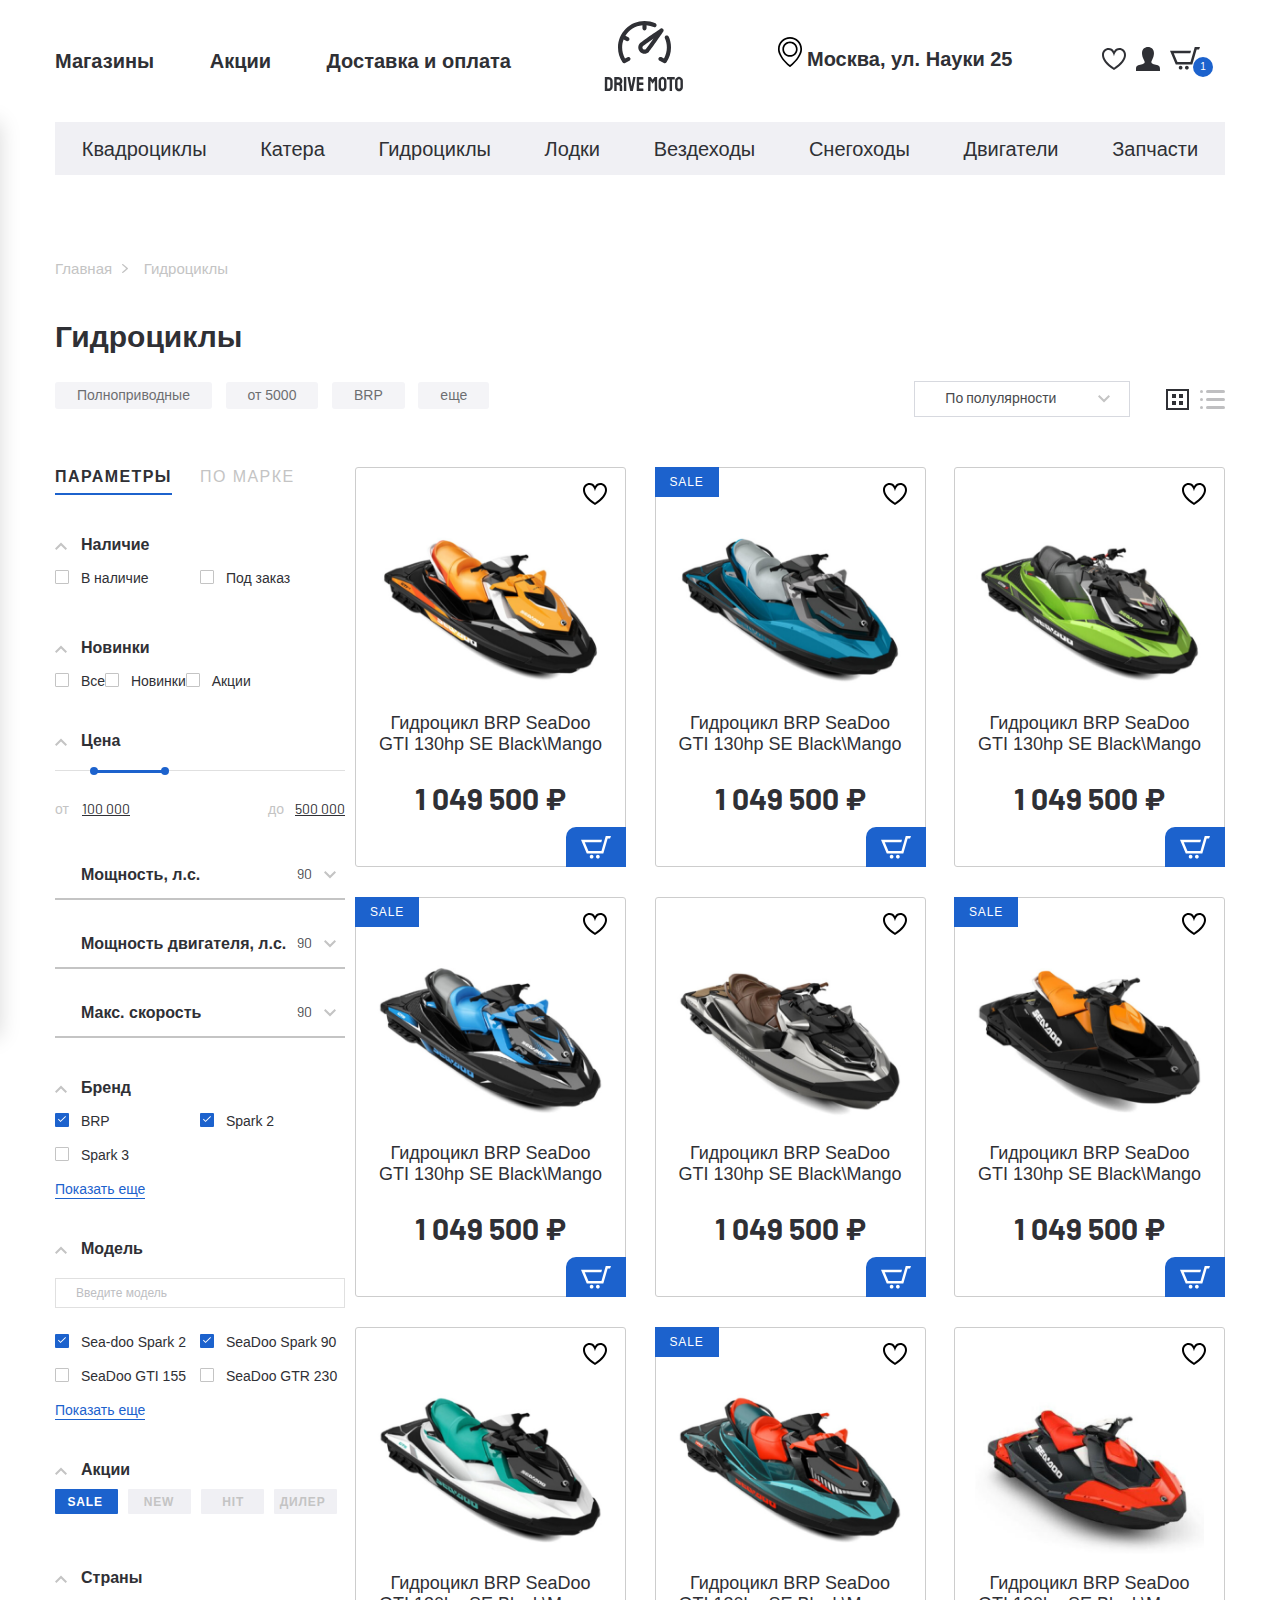
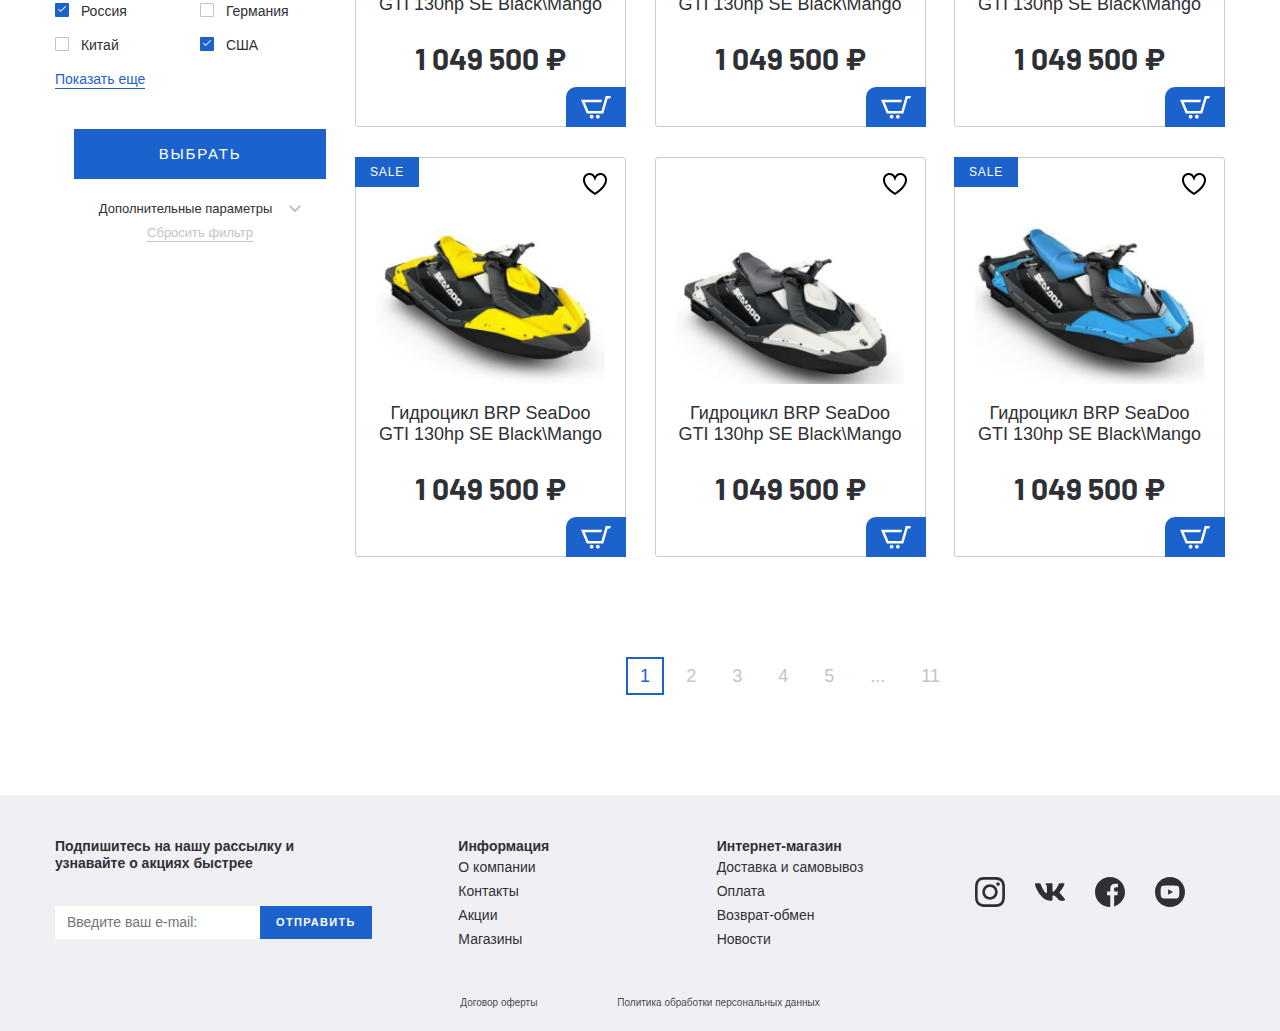
==== commit 6d86df24: "pages adaptive added" ====
--- a/catalog.html
+++ b/catalog.html
@@ -5,7 +5,7 @@
   <meta charset="UTF-8">
   <meta name="viewport" content="width=device-width, initial-scale=1.0">
   <meta http-equiv="X-UA-Compatible" content="ie=edge">
-  <title>Document</title>
+  <title>Каталог</title>
   <link href="https://fonts.googleapis.com/css2?family=Barlow:wght@400;700&display=swap" rel="stylesheet">
   <link rel="stylesheet" href="css/normalize.css">
   <link rel="stylesheet" href="css/slick.css">
@@ -15,14 +15,22 @@
   <link rel="stylesheet" href="css/jquery.rateyo.min.css">
   <link rel="stylesheet" href="css/ion.rangeSlider.min.css">
   <link rel="stylesheet" href="css/style.css">
+  <link rel="stylesheet" href="css/media.css">
 </head>
 
 <body>
+
   <header>
     <div class="header__top">
       <div class="container">
         <div class="header__top-inner">
           <nav class="menu">
+            <button class="menu__btn">
+              <div class="menu__btn-line"></div>
+              <div class="menu__btn-line"></div>
+              <div class="menu__btn-line"></div>
+
+            </button>
             <ul class="menu__list">
               <li class="menu__item">
                 <a href="" class="menu__link">
@@ -41,7 +49,7 @@
               </li>
             </ul>
           </nav>
-          <a href="#" class="logo">
+          <a href="index.html" class="logo">
             <img class="logo__img" src="images/logo.svg" alt="logo">
           </a>
           <div class="header__box">
@@ -64,11 +72,116 @@
                   <img src="images/basket.svg" alt="">
                   <p class="basket__num">1</p>
                 </a>
-
+            </ul>
           </div>
         </div>
       </div>
     </div>
+
+    <ul class="menu-mobile__list">
+      <li class="menu-mobile__item">
+        <a class="menu-mobile__link" href="#">
+          <img class="menu-mobile__img" src="images/user.svg" alt="">
+          <p>Войти</p>
+        </a>
+      </li>
+      <li class="menu-mobile__item">
+        <a class="menu-mobile__link" href="#">
+          <img class="menu-mobile__img" src="images/user.svg" alt="">
+          <p>Регистрация</p>
+        </a>
+      </li>
+      <li class="menu-mobile__item">
+        <a class="menu-mobile__link" href="#">
+          <img class="menu-mobile__img" src="images/heart.svg" alt="">
+          <p>Избранное</p>
+        </a>
+      </li>
+      <li class="menu-mobile__item">
+        <a class="menu-mobile__link" href="#">
+          <img class="menu-mobile__img" src="images/basket.svg" alt="">
+          <p>Корзина</p>
+        </a>
+      </li>
+      <li class="menu-mobile__item">
+        <a class="menu-mobile__link" href="#">
+          <img class="menu-mobile__img" src="images/home.svg" alt="">
+          <p>Магазины</p>
+        </a>
+      </li>
+      <li class="menu-mobile__item">
+        <a class="menu-mobile__link" href="#">
+          <img class="menu-mobile__img" src="images/percent.svg" alt="">
+          <p>Акции</p>
+        </a>
+      </li>
+      <li class="menu-mobile__item">
+        <a class="menu-mobile__link" href="#">
+          <img class="menu-mobile__img" src="images/box.svg" alt="">
+          <p>Доставка и оплата</p>
+        </a>
+      </li>
+      <li class="menu-mobile__item">
+        <a class="menu-mobile__link" href="#">
+          <p>Квадроциклы</p>
+        </a>
+      </li>
+      <li class="menu-mobile__item">
+        <a class="menu-mobile__link" href="#">
+          <p>Катера</p>
+        </a>
+      </li>
+      <li class="menu-mobile__item">
+        <a class="menu-mobile__link" href="#">
+          <p>Гидроциклы</p>
+        </a>
+      </li>
+      <li class="menu-mobile__item">
+        <a class="menu-mobile__link" href="#">
+          <p>Лодки</p>
+        </a>
+      </li>
+      <li class="menu-mobile__item">
+        <a class="menu-mobile__link" href="#">
+          <p>Вездеходы</p>
+        </a>
+      </li>
+      <li class="menu-mobile__item">
+        <a class="menu-mobile__link" href="#">
+          <p>Снегоходы</p>
+        </a>
+      </li>
+      <li class="menu-mobile__item">
+        <a class="menu-mobile__link" href="#">
+          <p>Двигатели</p>
+        </a>
+      </li>
+      <li class="menu-mobile__item">
+        <a class="menu-mobile__link" href="#">
+          <p>Запчасти</p>
+        </a>
+      </li>
+    </ul>
+    <div class="menu-mobile__linewrapper">
+      <ul class="menu-mobile__line">
+        <li class="menu__item">
+          <a href="" class="menu__link">
+            Магазины
+          </a>
+        </li>
+        <li class="menu__item">
+          <a href="" class="menu__link">
+            Акции
+          </a>
+        </li>
+        <li class="menu__item">
+          <a href="" class="menu__link">
+            Доставка и оплата
+          </a>
+        </li>
+      </ul>
+    </div>
+
 
     <div class="header__bottom">
       <div class="container">
@@ -101,16 +214,19 @@
       </div>
     </div>
   </header>
-  <div class="container">
-    <div class="breadcrumbs">
-      <ul class="breadcrumbs__list">
-        <li class="breadcrumbs__list-item">
-          <a href="#">Главная</a>
-        </li>
-        <li class="breadcrumbs__list-item">
-          <a href="#">Гидроциклы</a>
-        </li>
-      </ul>
+
+  <div class="breadcrumbs">
+    <div class="container">
+      <div class="bredcrumbs__inner">
+        <ul class="breadcrumbs__list mobile-overflow">
+          <li class="breadcrumbs__list-item">
+            <a href="#">Главная</a>
+          </li>
+          <li class="breadcrumbs__list-item">
+            <a href="#">Гидроциклы</a>
+          </li>
+        </ul>
+      </div>
     </div>
   </div>
 
@@ -120,11 +236,13 @@
         Гидроциклы
       </h2>
       <div class="catalog__filter">
-        <div class="catalog__filter-items">
-          <button>Полноприводные</button>
-          <button>от 5000</button>
-          <button>BRP</button>
-          <button>еще</button>
+        <div class="catalog__filter-itemsinner">
+          <div class="catalog__filter-items mobile-overflow">
+            <button>Полноприводные</button>
+            <button>от 5000</button>
+            <button>BRP</button>
+            <button>еще</button>
+          </div>
         </div>
         <div class="catalog__filter-btn ">
           <select class="filter-style select-item">
@@ -154,10 +272,11 @@
         </div>
       </div>
       <div class="catalog__inner">
-
-
+        <div class="aside__btn">
+          Фильтр
+        </div>
         <aside class="catalog__inner-aside aside-filter">
-          <div class="tabs-wrapper">
+          <div class="tabs-wrapper tabs-wrapper--no-scroll">
             <div class="tabs aside-filter__tabs">
               <a href="#filter-1" class="tab aside-filter__tab tab--active">
                 <span>Параметры</span>
@@ -166,251 +285,252 @@
                 <span>по марке</span>
               </a>
             </div>
-            <div class="tabs-container">
-              <div id="filter-1" class="tabs-content aside-filter__tabs-content tabs-content--active">
-                <form class="aside-filter__form">
-                  <ul class="aside-filter__list">
-                    <li class="aside-filter__item-drop">
-                      <p class="aside-filter__item-title 
+          </div>
+          <div class="tabs-container">
+            <div id="filter-1" class="tabs-content aside-filter__tabs-content tabs-content--active">
+              <form class="aside-filter__form">
+                <ul class="aside-filter__list">
+                  <li class="aside-filter__item-drop">
+                    <p class="aside-filter__item-title 
                       filter__item-drop 
                       filter__item-drop--active">Наличие</p>
-                      <div class="aside-filter__content">
-                        <div class="aside-filter__content-box">
-                          <label class="aside-filter__content-label">
-                            <input type="checkbox" class="filter-style">
-                            В наличие
-                          </label>
-                        </div>
-                        <div class="aside-filter__content-box">
-                          <label class="aside-filter__content-label">
-                            <input type="checkbox" class="filter-style">
-                            Под заказ
-                          </label>
-                        </div>
-                      </div>
-                    </li>
-                    <li class="aside-filter__item-drop">
-                      <p class="aside-filter__item-title 
+                    <div class="aside-filter__content">
+                      <div class="aside-filter__content-box">
+                        <label class="aside-filter__content-label">
+                          <input type="checkbox" class="filter-style">
+                          В наличие
+                        </label>
+                      </div>
+                      <div class="aside-filter__content-box">
+                        <label class="aside-filter__content-label">
+                          <input type="checkbox" class="filter-style">
+                          Под заказ
+                        </label>
+                      </div>
+                    </div>
+                  </li>
+                  <li class="aside-filter__item-drop">
+                    <p class="aside-filter__item-title 
                       filter__item-drop 
                       filter__item-drop--active">Новинки</p>
-                      <div class="aside-filter__content">
-                        <div class="aside-filter__content-radio">
-                          <label class="aside-filter__content-label">
-                            <input type="radio" name="radio" class="filter-style">
-                            Все
-                          </label>
-                        </div>
-                        <div class="aside-filter__content-radio">
-                          <label class="aside-filter__content-label">
-                            <input type="radio" name="radio" class="filter-style">
-                            Новинки
-                          </label>
-                        </div>
-                        <div class="aside-filter__content-radio">
-                          <label class="aside-filter__content-label">
-                            <input type="radio" name="radio" class="filter-style">
-                            Акции
-                          </label>
-                        </div>
-                      </div>
-                    </li>
-                    <li class="aside-filter__item-drop">
-                      <p class="aside-filter__item-title 
+                    <div class="aside-filter__content">
+                      <div class="aside-filter__content-radio">
+                        <label class="aside-filter__content-label">
+                          <input type="radio" name="radio" class="filter-style">
+                          Все
+                        </label>
+                      </div>
+                      <div class="aside-filter__content-radio">
+                        <label class="aside-filter__content-label">
+                          <input type="radio" name="radio" class="filter-style">
+                          Новинки
+                        </label>
+                      </div>
+                      <div class="aside-filter__content-radio">
+                        <label class="aside-filter__content-label">
+                          <input type="radio" name="radio" class="filter-style">
+                          Акции
+                        </label>
+                      </div>
+                    </div>
+                  </li>
+                  <li class="aside-filter__item-drop">
+                    <p class="aside-filter__item-title 
                       filter__item-drop 
                       filter__item-drop--active">Цена</p>
-                      <div class="aside-filter__content">
-                        <input type="text" class="js-range-slider" name="my_range" value="" data-min="100000"
-                          data-max="500000" data-from="150000" data-to="250000" />
-                      </div>
-                    </li>
-
-                    <li class="aside-filter__item-list">
-                      <div class="filter__item-list">
-                        <p class="filter__item-listtitle">
-                          Мощность, л.с.
-                        </p>
-                        <select class="filter-style filter__item-listselect">
-                          <option>90</option>
-                          <option>130</option>
-                          <option>154</option>
-                          <option>230</option>
-                        </select>
-                      </div>
-                      <div class="filter__item-list">
-                        <p class="filter__item-listtitle">
-                          Мощность двигателя, л.с.
-                        </p>
-                        <select class="filter-style filter__item-listselect">
-                          <option>90</option>
-                          <option>130</option>
-                          <option>154</option>
-                          <option>230</option>
-                        </select>
-                      </div>
-                      <div class="filter__item-list">
-                        <p class="filter__item-listtitle">
-                          Макс. скорость
-                        </p>
-                        <select class="filter-style filter__item-listselect">
-                          <option>90</option>
-                          <option>130</option>
-                          <option>154</option>
-                          <option>230</option>
-                        </select>
-                      </div>
-                    </li>
-
-
-                    <li class="aside-filter__item-drop">
-                      <p class="aside-filter__item-title 
+                    <div class="aside-filter__content">
+                      <input type="text" class="js-range-slider" name="my_range" value="" data-min="100000"
+                        data-max="500000" data-from="150000" data-to="250000" />
+                    </div>
+                  </li>
+
+                  <li class="aside-filter__item-list">
+                    <div class="filter__item-list">
+                      <p class="filter__item-listtitle">
+                        Мощность, л.с.
+                      </p>
+                      <select class="filter-style filter__item-listselect">
+                        <option>90</option>
+                        <option>130</option>
+                        <option>154</option>
+                        <option>230</option>
+                      </select>
+                    </div>
+                    <div class="filter__item-list">
+                      <p class="filter__item-listtitle">
+                        Мощность двигателя, л.с.
+                      </p>
+                      <select class="filter-style filter__item-listselect">
+                        <option>90</option>
+                        <option>130</option>
+                        <option>154</option>
+                        <option>230</option>
+                      </select>
+                    </div>
+                    <div class="filter__item-list">
+                      <p class="filter__item-listtitle">
+                        Макс. скорость
+                      </p>
+                      <select class="filter-style filter__item-listselect">
+                        <option>90</option>
+                        <option>130</option>
+                        <option>154</option>
+                        <option>230</option>
+                      </select>
+                    </div>
+                  </li>
+
+
+                  <li class="aside-filter__item-drop">
+                    <p class="aside-filter__item-title 
                       filter__item-drop 
                       filter__item-drop--active">Бренд</p>
-                      <div class="aside-filter__content">
-                        <div class="aside-filter__content-box">
-                          <label class="aside-filter__content-label">
-                            <input type="checkbox" class="filter-style" checked>
-                            BRP
-                          </label>
-                        </div>
-                        <div class="aside-filter__content-box">
-                          <label class="aside-filter__content-label">
-                            <input type="checkbox" class="filter-style" checked>
-                            Spark 2
-                          </label>
-                        </div>
-                        <div class="aside-filter__content-box">
-                          <label class="aside-filter__content-label">
-                            <input type="checkbox" class="filter-style">
-                            Spark 3
-                          </label>
-                        </div>
-                        <div class="filter-more">
-                          <button href="#" class="filter-more__btn">Показать еще</button>
-                        </div>
-
-                      </div>
-                    </li>
-
-
-                    <li class="aside-filter__item-drop">
-                      <p class="aside-filter__item-title 
+                    <div class="aside-filter__content">
+                      <div class="aside-filter__content-box">
+                        <label class="aside-filter__content-label">
+                          <input type="checkbox" class="filter-style" checked>
+                          BRP
+                        </label>
+                      </div>
+                      <div class="aside-filter__content-box">
+                        <label class="aside-filter__content-label">
+                          <input type="checkbox" class="filter-style" checked>
+                          Spark 2
+                        </label>
+                      </div>
+                      <div class="aside-filter__content-box">
+                        <label class="aside-filter__content-label">
+                          <input type="checkbox" class="filter-style">
+                          Spark 3
+                        </label>
+                      </div>
+                      <div class="filter-more">
+                        <button href="#" class="filter-more__btn">Показать еще</button>
+                      </div>
+
+                    </div>
+                  </li>
+
+
+                  <li class="aside-filter__item-drop">
+                    <p class="aside-filter__item-title 
                       filter__item-drop 
                       filter__item-drop--active">Модель</p>
-                      <div class="aside-filter__content">
-                        <input class="filter-search" type="text" placeholder="Введите модель ">
-                        <div class="aside-filter__content-box">
-                          <label class="aside-filter__content-label">
-                            <input type="checkbox" class="filter-style" checked>
-                            Sea-doo Spark 2
-                          </label>
-                        </div>
-                        <div class="aside-filter__content-box">
-                          <label class="aside-filter__content-label">
-                            <input type="checkbox" class="filter-style" checked>
-                            SeaDoo Spark 90
-                          </label>
-                        </div>
-                        <div class="aside-filter__content-box">
-                          <label class="aside-filter__content-label">
-                            <input type="checkbox" class="filter-style">
-                            SeaDoo GTI 155
-                          </label>
-                        </div>
-                        <div class="aside-filter__content-box">
-                          <label class="aside-filter__content-label">
-                            <input type="checkbox" class="filter-style">
-                            SeaDoo GTR 230
-                          </label>
-                        </div>
-                        <div class="filter-more">
-                          <button href="#" class="filter-more__btn">Показать еще</button>
-                        </div>
-                      </div>
-                    </li>
-
-
-                    <li class="aside-filter__item-drop btn-cheked">
-                      <p class="aside-filter__item-title 
+                    <div class="aside-filter__content">
+                      <input class="filter-search" type="text" placeholder="Введите модель ">
+                      <div class="aside-filter__content-box">
+                        <label class="aside-filter__content-label">
+                          <input type="checkbox" class="filter-style" checked>
+                          Sea-doo Spark 2
+                        </label>
+                      </div>
+                      <div class="aside-filter__content-box">
+                        <label class="aside-filter__content-label">
+                          <input type="checkbox" class="filter-style" checked>
+                          SeaDoo Spark 90
+                        </label>
+                      </div>
+                      <div class="aside-filter__content-box">
+                        <label class="aside-filter__content-label">
+                          <input type="checkbox" class="filter-style">
+                          SeaDoo GTI 155
+                        </label>
+                      </div>
+                      <div class="aside-filter__content-box">
+                        <label class="aside-filter__content-label">
+                          <input type="checkbox" class="filter-style">
+                          SeaDoo GTR 230
+                        </label>
+                      </div>
+                      <div class="filter-more">
+                        <button href="#" class="filter-more__btn">Показать еще</button>
+                      </div>
+                    </div>
+                  </li>
+
+
+                  <li class="aside-filter__item-drop btn-cheked">
+                    <p class="aside-filter__item-title 
                       filter__item-drop 
                       filter__item-drop--active">Акции</p>
-                      <div class="aside-filter__content">
-                        <div class="aside-filter__content-box">
-                          <label class="aside-filter__content-label">
-                            <input type="checkbox" class="filter-style" checked>
-                            <span class="btn-cheked__text">SALE</span>
-                          </label>
-                        </div>
-                        <div class="aside-filter__content-box">
-                          <label class="aside-filter__content-label">
-                            <input type="checkbox" class="filter-style">
-                            <span class="btn-cheked__text">NEW</span>
-                          </label>
-                        </div>
-                        <div class="aside-filter__content-box">
-                          <label class="aside-filter__content-label">
-                            <input type="checkbox" class="filter-style">
-                            <span class="btn-cheked__text">HIT</span>
-                          </label>
-                        </div>
-                        <div class="aside-filter__content-box">
-                          <label class="aside-filter__content-label">
-                            <input type="checkbox" class="filter-style">
-                            <span class="btn-cheked__text">ДИЛЕР</span>
-                          </label>
-                        </div>
-                      </div>
-                    </li>
-
-
-                    <li class="aside-filter__item-drop">
-                      <p class="aside-filter__item-title 
+                    <div class="aside-filter__content">
+                      <div class="aside-filter__content-box">
+                        <label class="aside-filter__content-label">
+                          <input type="checkbox" class="filter-style" checked>
+                          <span class="btn-cheked__text">SALE</span>
+                        </label>
+                      </div>
+                      <div class="aside-filter__content-box">
+                        <label class="aside-filter__content-label">
+                          <input type="checkbox" class="filter-style">
+                          <span class="btn-cheked__text">NEW</span>
+                        </label>
+                      </div>
+                      <div class="aside-filter__content-box">
+                        <label class="aside-filter__content-label">
+                          <input type="checkbox" class="filter-style">
+                          <span class="btn-cheked__text">HIT</span>
+                        </label>
+                      </div>
+                      <div class="aside-filter__content-box">
+                        <label class="aside-filter__content-label">
+                          <input type="checkbox" class="filter-style">
+                          <span class="btn-cheked__text">ДИЛЕР</span>
+                        </label>
+                      </div>
+                    </div>
+                  </li>
+
+
+                  <li class="aside-filter__item-drop">
+                    <p class="aside-filter__item-title 
                       filter__item-drop 
                       filter__item-drop--active">Страны</p>
-                      <div class="aside-filter__content">
-                        <div class="aside-filter__content-box">
-                          <label class="aside-filter__content-label">
-                            <input type="checkbox" class="filter-style" checked>
-                            Россия
-                          </label>
-                        </div>
-                        <div class="aside-filter__content-box">
-                          <label class="aside-filter__content-label">
-                            <input type="checkbox" class="filter-style">
-                            Германия
-                          </label>
-                        </div>
-                        <div class="aside-filter__content-box">
-                          <label class="aside-filter__content-label">
-                            <input type="checkbox" class="filter-style">
-                            Китай
-                          </label>
-                        </div>
-                        <div class="aside-filter__content-box">
-                          <label class="aside-filter__content-label">
-                            <input type="checkbox" class="filter-style" checked>
-                            CША
-                          </label>
-                        </div>
-                        <div class="filter-more">
-                          <button href="#" class="filter-more__btn">Показать еще</button>
-                        </div>
-                      </div>
-                    </li>
-                    <li class="aside-filter__item-drop aside-filter__item-drop-btn">
-                      <button class="filter-btn__send filter-btn__send--active" type="submit">ВЫБРАТЬ</button>
-                      <p class="filter-extra">Дополнительные параметры</p>
-                      <div class="filter-extra__content">more</div>
-                      <button class="filter-btn__reset" type="submit">Сбросить фильтр</button>
-                    </li>
-                  </ul>
-                </form>
-
-
-              </div>
-              <div id="filter-2" class="tabs-content aside-filter__tabs-content">
-                content-2
-              </div>
+                    <div class="aside-filter__content">
+                      <div class="aside-filter__content-box">
+                        <label class="aside-filter__content-label">
+                          <input type="checkbox" class="filter-style" checked>
+                          Россия
+                        </label>
+                      </div>
+                      <div class="aside-filter__content-box">
+                        <label class="aside-filter__content-label">
+                          <input type="checkbox" class="filter-style">
+                          Германия
+                        </label>
+                      </div>
+                      <div class="aside-filter__content-box">
+                        <label class="aside-filter__content-label">
+                          <input type="checkbox" class="filter-style">
+                          Китай
+                        </label>
+                      </div>
+                      <div class="aside-filter__content-box">
+                        <label class="aside-filter__content-label">
+                          <input type="checkbox" class="filter-style" checked>
+                          CША
+                        </label>
+                      </div>
+                      <div class="filter-more">
+                        <button href="#" class="filter-more__btn">Показать еще</button>
+                      </div>
+                    </div>
+                  </li>
+                  <li class="aside-filter__item-drop aside-filter__item-drop-btn">
+                    <button class="filter-btn__send filter-btn__send--active" type="submit">ВЫБРАТЬ</button>
+                    <p class="filter-extra">Дополнительные параметры</p>
+                    <div class="filter-extra__content">more</div>
+                    <button class="filter-btn__reset" type="submit">Сбросить фильтр</button>
+                  </li>
+                </ul>
+              </form>
+
+
             </div>
+            <div id="filter-2" class="tabs-content aside-filter__tabs-content">
+              content-2
+            </div>
+
           </div>
         </aside>
 
@@ -427,7 +547,7 @@
                 Сообщить о поступлении
               </span>
             </a>
-            <a class="product-item" href="#">
+            <a class="product-item" href="/product-page.html">
               <p class="product-item__hover-text">
                 посмотреть товар
               </p>
@@ -453,271 +573,271 @@
                 Сообщить о поступлении
               </span>
             </a>
-            <a class="product-item product-item--sale" href="#">
-              <p class="product-item__hover-text">
-                посмотреть товар
-              </p>
-              <img class="product-item__img" src="images/content/gidrotsikl-1.png" alt="">
-              <h4 class="product-item__title">
-                Гидроцикл BRP SeaDoo GTI 130hp SE Black\Mango
-              </h4>
-              <p class="price product-item__price">
-                1 049 500 ₽
-              </p>
-              <p class="product-item__notify-text">
-                нет в наличии
-              </p>
-            </a>
-          </div>
-          <div class="product-item__wrapper">
-            <button class="product-item__favorite"></button>
-            <button class="product-item__basket">
-              <img src="images/basket-white.svg" alt="">
-            </button>
-            <a class="product-item__notify-link" href="#">
-              <span>
-                Сообщить о поступлении
-              </span>
-            </a>
-            <a class="product-item" href="#">
-              <p class="product-item__hover-text">
-                посмотреть товар
-              </p>
-              <img class="product-item__img" src="images/content/gidrotsikl-1.png" alt="">
-              <h4 class="product-item__title">
-                Гидроцикл BRP SeaDoo GTI 130hp SE Black\Mango
-              </h4>
-              <p class="price product-item__price">
-                1 049 500 ₽
-              </p>
-              <p class="product-item__notify-text">
-                нет в наличии
-              </p>
-            </a>
-          </div>
-          <div class="product-item__wrapper">
-            <button class="product-item__favorite"></button>
-            <button class="product-item__basket">
-              <img src="images/basket-white.svg" alt="">
-            </button>
-            <a class="product-item__notify-link" href="#">
-              <span>
-                Сообщить о поступлении
-              </span>
-            </a>
-            <a class="product-item product-item--sale" href="#">
-              <p class="product-item__hover-text">
-                посмотреть товар
-              </p>
-              <img class="product-item__img" src="images/content/gidrotsikl-1.png" alt="">
-              <h4 class="product-item__title">
-                Гидроцикл BRP SeaDoo GTI 130hp SE Black\Mango
-              </h4>
-              <p class="price product-item__price">
-                1 049 500 ₽
-              </p>
-              <p class="product-item__notify-text">
-                нет в наличии
-              </p>
-            </a>
-          </div>
-          <div class="product-item__wrapper">
-            <button class="product-item__favorite"></button>
-            <button class="product-item__basket">
-              <img src="images/basket-white.svg" alt="">
-            </button>
-            <a class="product-item__notify-link" href="#">
-              <span>
-                Сообщить о поступлении
-              </span>
-            </a>
-            <a class="product-item" href="#">
-              <p class="product-item__hover-text">
-                посмотреть товар
-              </p>
-              <img class="product-item__img" src="images/content/gidrotsikl-1.png" alt="">
-              <h4 class="product-item__title">
-                Гидроцикл BRP SeaDoo GTI 130hp SE Black\Mango
-              </h4>
-              <p class="price product-item__price">
-                1 049 500 ₽
-              </p>
-              <p class="product-item__notify-text">
-                нет в наличии
-              </p>
-            </a>
-          </div>
-          <div class="product-item__wrapper">
-            <button class="product-item__favorite"></button>
-            <button class="product-item__basket">
-              <img src="images/basket-white.svg" alt="">
-            </button>
-            <a class="product-item__notify-link" href="#">
-              <span>
-                Сообщить о поступлении
-              </span>
-            </a>
-            <a class="product-item product-item--sale" href="#">
-              <p class="product-item__hover-text">
-                посмотреть товар
-              </p>
-              <img class="product-item__img" src="images/content/gidrotsikl-1.png" alt="">
-              <h4 class="product-item__title">
-                Гидроцикл BRP SeaDoo GTI 130hp SE Black\Mango
-              </h4>
-              <p class="price product-item__price">
-                1 049 500 ₽
-              </p>
-              <p class="product-item__notify-text">
-                нет в наличии
-              </p>
-            </a>
-          </div>
-          <div class="product-item__wrapper">
-            <button class="product-item__favorite"></button>
-            <button class="product-item__basket">
-              <img src="images/basket-white.svg" alt="">
-            </button>
-            <a class="product-item__notify-link" href="#">
-              <span>
-                Сообщить о поступлении
-              </span>
-            </a>
-            <a class="product-item" href="#">
-              <p class="product-item__hover-text">
-                посмотреть товар
-              </p>
-              <img class="product-item__img" src="images/content/gidrotsikl-1.png" alt="">
-              <h4 class="product-item__title">
-                Гидроцикл BRP SeaDoo GTI 130hp SE Black\Mango
-              </h4>
-              <p class="price product-item__price">
-                1 049 500 ₽
-              </p>
-              <p class="product-item__notify-text">
-                нет в наличии
-              </p>
-            </a>
-          </div>
-          <div class="product-item__wrapper">
-            <button class="product-item__favorite"></button>
-            <button class="product-item__basket">
-              <img src="images/basket-white.svg" alt="">
-            </button>
-            <a class="product-item__notify-link" href="#">
-              <span>
-                Сообщить о поступлении
-              </span>
-            </a>
-            <a class="product-item product-item--sale" href="#">
-              <p class="product-item__hover-text">
-                посмотреть товар
-              </p>
-              <img class="product-item__img" src="images/content/gidrotsikl-1.png" alt="">
-              <h4 class="product-item__title">
-                Гидроцикл BRP SeaDoo GTI 130hp SE Black\Mango
-              </h4>
-              <p class="price product-item__price">
-                1 049 500 ₽
-              </p>
-              <p class="product-item__notify-text">
-                нет в наличии
-              </p>
-            </a>
-          </div>
-          <div class="product-item__wrapper">
-            <button class="product-item__favorite"></button>
-            <button class="product-item__basket">
-              <img src="images/basket-white.svg" alt="">
-            </button>
-            <a class="product-item__notify-link" href="#">
-              <span>
-                Сообщить о поступлении
-              </span>
-            </a>
-            <a class="product-item" href="#">
-              <p class="product-item__hover-text">
-                посмотреть товар
-              </p>
-              <img class="product-item__img" src="images/content/gidrotsikl-1.png" alt="">
-              <h4 class="product-item__title">
-                Гидроцикл BRP SeaDoo GTI 130hp SE Black\Mango
-              </h4>
-              <p class="price product-item__price">
-                1 049 500 ₽
-              </p>
-              <p class="product-item__notify-text">
-                нет в наличии
-              </p>
-            </a>
-          </div>
-          <div class="product-item__wrapper">
-            <button class="product-item__favorite"></button>
-            <button class="product-item__basket">
-              <img src="images/basket-white.svg" alt="">
-            </button>
-            <a class="product-item__notify-link" href="#">
-              <span>
-                Сообщить о поступлении
-              </span>
-            </a>
-            <a class="product-item product-item--sale" href="#">
-              <p class="product-item__hover-text">
-                посмотреть товар
-              </p>
-              <img class="product-item__img" src="images/content/gidrotsikl-1.png" alt="">
-              <h4 class="product-item__title">
-                Гидроцикл BRP SeaDoo GTI 130hp SE Black\Mango
-              </h4>
-              <p class="price product-item__price">
-                1 049 500 ₽
-              </p>
-              <p class="product-item__notify-text">
-                нет в наличии
-              </p>
-            </a>
-          </div>
-          <div class="product-item__wrapper">
-            <button class="product-item__favorite"></button>
-            <button class="product-item__basket">
-              <img src="images/basket-white.svg" alt="">
-            </button>
-            <a class="product-item__notify-link" href="#">
-              <span>
-                Сообщить о поступлении
-              </span>
-            </a>
-            <a class="product-item" href="#">
-              <p class="product-item__hover-text">
-                посмотреть товар
-              </p>
-              <img class="product-item__img" src="images/content/gidrotsikl-1.png" alt="">
-              <h4 class="product-item__title">
-                Гидроцикл BRP SeaDoo GTI 130hp SE Black\Mango
-              </h4>
-              <p class="price product-item__price">
-                1 049 500 ₽
-              </p>
-              <p class="product-item__notify-text">
-                нет в наличии
-              </p>
-            </a>
-          </div>
-          <div class="product-item__wrapper">
-            <button class="product-item__favorite"></button>
-            <button class="product-item__basket">
-              <img src="images/basket-white.svg" alt="">
-            </button>
-            <a class="product-item__notify-link" href="#">
-              <span>
-                Сообщить о поступлении
-              </span>
-            </a>
-            <a class="product-item product-item--sale" href="#">
-              <p class="product-item__hover-text">
-                посмотреть товар
-              </p>
-              <img class="product-item__img" src="images/content/gidrotsikl-1.png" alt="">
+            <a class="product-item product-item--sale" href="/product-page.html">
+              <p class="product-item__hover-text">
+                посмотреть товар
+              </p>
+              <img class="product-item__img" src="images/content/gidrotsikl-2.png" alt="">
+              <h4 class="product-item__title">
+                Гидроцикл BRP SeaDoo GTI 130hp SE Black\Mango
+              </h4>
+              <p class="price product-item__price">
+                1 049 500 ₽
+              </p>
+              <p class="product-item__notify-text">
+                нет в наличии
+              </p>
+            </a>
+          </div>
+          <div class="product-item__wrapper">
+            <button class="product-item__favorite"></button>
+            <button class="product-item__basket">
+              <img src="images/basket-white.svg" alt="">
+            </button>
+            <a class="product-item__notify-link" href="#">
+              <span>
+                Сообщить о поступлении
+              </span>
+            </a>
+            <a class="product-item" href="/product-page.html">
+              <p class="product-item__hover-text">
+                посмотреть товар
+              </p>
+              <img class="product-item__img" src="images/content/gidrotsikl-3.png" alt="">
+              <h4 class="product-item__title">
+                Гидроцикл BRP SeaDoo GTI 130hp SE Black\Mango
+              </h4>
+              <p class="price product-item__price">
+                1 049 500 ₽
+              </p>
+              <p class="product-item__notify-text">
+                нет в наличии
+              </p>
+            </a>
+          </div>
+          <div class="product-item__wrapper">
+            <button class="product-item__favorite"></button>
+            <button class="product-item__basket">
+              <img src="images/basket-white.svg" alt="">
+            </button>
+            <a class="product-item__notify-link" href="#">
+              <span>
+                Сообщить о поступлении
+              </span>
+            </a>
+            <a class="product-item product-item--sale" href="/product-page.html">
+              <p class="product-item__hover-text">
+                посмотреть товар
+              </p>
+              <img class="product-item__img" src="images/content/gidrotsikl-4.png" alt="">
+              <h4 class="product-item__title">
+                Гидроцикл BRP SeaDoo GTI 130hp SE Black\Mango
+              </h4>
+              <p class="price product-item__price">
+                1 049 500 ₽
+              </p>
+              <p class="product-item__notify-text">
+                нет в наличии
+              </p>
+            </a>
+          </div>
+          <div class="product-item__wrapper">
+            <button class="product-item__favorite"></button>
+            <button class="product-item__basket">
+              <img src="images/basket-white.svg" alt="">
+            </button>
+            <a class="product-item__notify-link" href="#">
+              <span>
+                Сообщить о поступлении
+              </span>
+            </a>
+            <a class="product-item" href="/product-page.html">
+              <p class="product-item__hover-text">
+                посмотреть товар
+              </p>
+              <img class="product-item__img" src="images/content/gidrotsikl-5.png" alt="">
+              <h4 class="product-item__title">
+                Гидроцикл BRP SeaDoo GTI 130hp SE Black\Mango
+              </h4>
+              <p class="price product-item__price">
+                1 049 500 ₽
+              </p>
+              <p class="product-item__notify-text">
+                нет в наличии
+              </p>
+            </a>
+          </div>
+          <div class="product-item__wrapper">
+            <button class="product-item__favorite"></button>
+            <button class="product-item__basket">
+              <img src="images/basket-white.svg" alt="">
+            </button>
+            <a class="product-item__notify-link" href="#">
+              <span>
+                Сообщить о поступлении
+              </span>
+            </a>
+            <a class="product-item product-item--sale" href="/product-page.html">
+              <p class="product-item__hover-text">
+                посмотреть товар
+              </p>
+              <img class="product-item__img" src="images/content/gidrotsikl-6.png" alt="">
+              <h4 class="product-item__title">
+                Гидроцикл BRP SeaDoo GTI 130hp SE Black\Mango
+              </h4>
+              <p class="price product-item__price">
+                1 049 500 ₽
+              </p>
+              <p class="product-item__notify-text">
+                нет в наличии
+              </p>
+            </a>
+          </div>
+          <div class="product-item__wrapper">
+            <button class="product-item__favorite"></button>
+            <button class="product-item__basket">
+              <img src="images/basket-white.svg" alt="">
+            </button>
+            <a class="product-item__notify-link" href="#">
+              <span>
+                Сообщить о поступлении
+              </span>
+            </a>
+            <a class="product-item" href="/product-page.html">
+              <p class="product-item__hover-text">
+                посмотреть товар
+              </p>
+              <img class="product-item__img" src="images/content/gidrotsikl-7.png" alt="">
+              <h4 class="product-item__title">
+                Гидроцикл BRP SeaDoo GTI 130hp SE Black\Mango
+              </h4>
+              <p class="price product-item__price">
+                1 049 500 ₽
+              </p>
+              <p class="product-item__notify-text">
+                нет в наличии
+              </p>
+            </a>
+          </div>
+          <div class="product-item__wrapper">
+            <button class="product-item__favorite"></button>
+            <button class="product-item__basket">
+              <img src="images/basket-white.svg" alt="">
+            </button>
+            <a class="product-item__notify-link" href="#">
+              <span>
+                Сообщить о поступлении
+              </span>
+            </a>
+            <a class="product-item product-item--sale" href="/product-page.html">
+              <p class="product-item__hover-text">
+                посмотреть товар
+              </p>
+              <img class="product-item__img" src="images/content/gidrotsikl-8.png" alt="">
+              <h4 class="product-item__title">
+                Гидроцикл BRP SeaDoo GTI 130hp SE Black\Mango
+              </h4>
+              <p class="price product-item__price">
+                1 049 500 ₽
+              </p>
+              <p class="product-item__notify-text">
+                нет в наличии
+              </p>
+            </a>
+          </div>
+          <div class="product-item__wrapper">
+            <button class="product-item__favorite"></button>
+            <button class="product-item__basket">
+              <img src="images/basket-white.svg" alt="">
+            </button>
+            <a class="product-item__notify-link" href="#">
+              <span>
+                Сообщить о поступлении
+              </span>
+            </a>
+            <a class="product-item" href="/product-page.html">
+              <p class="product-item__hover-text">
+                посмотреть товар
+              </p>
+              <img class="product-item__img" src="images/content/gidrotsikl-9.png" alt="">
+              <h4 class="product-item__title">
+                Гидроцикл BRP SeaDoo GTI 130hp SE Black\Mango
+              </h4>
+              <p class="price product-item__price">
+                1 049 500 ₽
+              </p>
+              <p class="product-item__notify-text">
+                нет в наличии
+              </p>
+            </a>
+          </div>
+          <div class="product-item__wrapper">
+            <button class="product-item__favorite"></button>
+            <button class="product-item__basket">
+              <img src="images/basket-white.svg" alt="">
+            </button>
+            <a class="product-item__notify-link" href="#">
+              <span>
+                Сообщить о поступлении
+              </span>
+            </a>
+            <a class="product-item product-item--sale" href="/product-page.html">
+              <p class="product-item__hover-text">
+                посмотреть товар
+              </p>
+              <img class="product-item__img" src="images/content/gidrotsikl-10.png" alt="">
+              <h4 class="product-item__title">
+                Гидроцикл BRP SeaDoo GTI 130hp SE Black\Mango
+              </h4>
+              <p class="price product-item__price">
+                1 049 500 ₽
+              </p>
+              <p class="product-item__notify-text">
+                нет в наличии
+              </p>
+            </a>
+          </div>
+          <div class="product-item__wrapper">
+            <button class="product-item__favorite"></button>
+            <button class="product-item__basket">
+              <img src="images/basket-white.svg" alt="">
+            </button>
+            <a class="product-item__notify-link" href="#">
+              <span>
+                Сообщить о поступлении
+              </span>
+            </a>
+            <a class="product-item" href="/product-page.html">
+              <p class="product-item__hover-text">
+                посмотреть товар
+              </p>
+              <img class="product-item__img" src="images/content/gidrotsikl-11.png" alt="">
+              <h4 class="product-item__title">
+                Гидроцикл BRP SeaDoo GTI 130hp SE Black\Mango
+              </h4>
+              <p class="price product-item__price">
+                1 049 500 ₽
+              </p>
+              <p class="product-item__notify-text">
+                нет в наличии
+              </p>
+            </a>
+          </div>
+          <div class="product-item__wrapper">
+            <button class="product-item__favorite"></button>
+            <button class="product-item__basket">
+              <img src="images/basket-white.svg" alt="">
+            </button>
+            <a class="product-item__notify-link" href="#">
+              <span>
+                Сообщить о поступлении
+              </span>
+            </a>
+            <a class="product-item product-item--sale" href="/product-page.html">
+              <p class="product-item__hover-text">
+                посмотреть товар
+              </p>
+              <img class="product-item__img" src="images/content/gidrotsikl-12.png" alt="">
               <h4 class="product-item__title">
                 Гидроцикл BRP SeaDoo GTI 130hp SE Black\Mango
               </h4>
@@ -762,7 +882,7 @@
             </form>
           </div>
           <div class="footer__top-item">
-            <h6 class="footer__top-title">
+            <h6 class="footer__top-title footer__topdrop ">
               Информация
             </h6>
             <ul class="footer-list">
@@ -773,8 +893,8 @@
             </ul>
 
           </div>
-          <div class="footer__top-item">
-            <h6 class="footer__top-title">
+          <div class="footer__top-item footer__top-itemdrop">
+            <h6 class="footer__top-title footer__topdrop">
               Интернет-магазин
             </h6>
             <ul class="footer-list">
@@ -826,14 +946,4 @@
   <script src="js/main.js"></script>
 </body>
 
-</html>
-
-
-<!-- <div class="tabs-wrapper">
-  <div class="tabs">
-    <a href="#" class="tab tab--active"></a>
-  </div>
-  <div class="tabs-container">
-    <div class="tabs-content"></div>
-  </div>
-</div> -->+</html>--- a/css/style.css
+++ b/css/style.css
@@ -33,6 +33,8 @@
     font-size: 20px;
     line-height: 24px;
     font-weight: 400;
+    overflow-x: hidden;
+    min-width: 320px;
 }
 
 .container{
@@ -61,6 +63,9 @@
 
 .header__box{
     display: flex;
+}
+.menu__btn{
+    display: none;
 }
 .header__adress{
     margin-right: 60px;
@@ -80,6 +85,43 @@
     top: -10px;
 }
 
+/* mobile===start==================================================== */
+.menu-mobile__list{
+    width: 243px;
+    box-shadow: 0px 0px 20px rgba(0, 0, 0, 0.15);
+    transform: translateX(-100%);
+    transition: all .3s;
+    position: absolute;
+    z-index: 10;
+    background-color: #fff;
+}
+
+
+.menu-mobile__linewrapper{
+    display: none;
+}
+
+.menu-mobile__list--active{
+    transform: translateX(0%);
+}
+
+.menu-mobile__item{
+    position: relative;
+    border-bottom: 1px solid rgba(0, 0, 0, 0.1);
+}
+
+.menu-mobile__link{
+    display: block;
+    padding-left: 53px;
+    padding-top: 36px;
+}
+.menu-mobile__img{
+    position: absolute;
+    left: 11px;
+    bottom: 0;
+}
+
+/* mobile=======end================================================ */
 .user-list{
     margin-right: 15px;
     display: flex;
@@ -97,18 +139,15 @@
     position: absolute;
     width: 20px;
     height: 20px;
-
-    font-family: SF Pro Display;
     font-weight: 500;
     font-size: 10px;
     line-height: 20px;
-/* identical to box height */
     text-align: center;
     color: #FFFFFF;
     background-color: #1C62CD;
     border-radius: 50% ;
-    bottom: -15px;
-    right: -14px;
+    bottom: -2px;
+    right: -13px;
 }
 
 .header__bottom{
@@ -208,6 +247,13 @@
     background-color: transparent;
 
 }
+
+.slick-dots .slick-active button{
+
+    background-color: #fff;
+
+}
+
 
 .slick-active li button{
     background-color: #fff;
@@ -1538,4 +1584,28 @@
     color: #FFFFFF;
     text-transform: uppercase;
     border:none;
+}
+
+.product-slider .slick-dots{
+    bottom: -30px;
+}
+
+.product-slider .slick-dots button{
+    background-color: #C4C4C4;
+}
+
+.product-slider .slick-dots .slick-active button {
+    background-color: #1C62CD;
+}
+
+.aside__btn{
+    display: none;
+}
+
+.product-card__btn-mobile{
+    display: none;
+}
+
+.footer__topdrop{
+    pointer-events: none;
 }--- a/css/media.css
+++ b/css/media.css
@@ -0,0 +1,332 @@
+@media(max-width: 1300px){
+    .product__more{
+        margin-top: 60px;
+    }
+}
+
+@media(max-width: 1200px){
+    .banner-section__slider-item{
+        min-height: 380px;
+        min-width: 600px;
+    }
+    .banner-section__inner{
+        justify-content: space-around;
+    }
+    .banner-section__slider{
+        min-width: 600px;
+        margin-right: 20px;
+    }
+    .sale-item{
+        min-width: 265px;
+    }
+    .categories__inner{
+        justify-content: space-around;
+    }
+    .banner_link img{
+        width: 100%;
+    }
+   .catalog__inner-list{
+    justify-content: space-around;
+    }
+}
+
+
+
+@media(max-width: 1100px){
+    .menu__item + .menu__item {
+        padding-left: 20px;
+    }
+    .header__adress {
+        margin-right: 20px;
+    }
+    .card__input-search{
+        margin-right: 0;
+    }
+
+}
+
+@media(max-width: 968px){
+    .header__bottom{
+        display: none;
+    }
+    .menu__list{
+        display: none;
+    }
+    .menu__btn{
+        display: block;
+        background-color:transparent;
+        cursor: pointer;
+        border: none;
+        padding: 0;
+    }
+    .menu__btn-line{
+        background: #2F3035;
+        border-radius: 3px;
+        height: 3px;
+        width: 34px;
+        margin: 8px 0;
+    }
+    .menu-mobile__linewrapper{
+        display: block;
+        font-weight: bold;
+        font-size: 20px;
+        line-height: 24px;
+        font-family: 'SFProDisplay-Bold', sans-serif;
+        color: #2F3035;
+        background: #F0F0F4;
+        overflow-x: scroll;
+    }
+    .menu-mobile__line{
+        padding: 14px 0 14px 15px;
+        width: 500px;
+    }
+    .banner-section__inner{
+        margin-top: 25px;
+        flex-wrap: wrap;
+        justify-content: center;
+    }
+    .banner-section__slider{
+        max-width: 100%;
+        margin-bottom: 25px;
+    }
+    .banner-section__slider-img{
+        min-width: 100%;
+    }
+    .banner-section__slider-btn{
+        display: none;
+    }
+    .mobile-overflow{
+        width: 1000px;
+    }
+    .tabs-wrapper.search__tabs{
+        overflow-x: scroll;
+    }
+    .products__tabs.mobile-overflow{
+        overflow-x: scroll;
+    }
+    .bredcrumbs__inner,
+    .catalog__filter-itemsinner{
+        overflow-x: scroll;
+    }
+
+    .tabs-wrapper.tabs-wrapper--no-scroll{
+        overflow:hidden;
+    }
+    .aside__btn{
+        display: block;
+        text-transform: uppercase;
+        font-weight: 700;
+        text-align: center;
+        padding: 15px 0 ;
+        width: 100%;
+        cursor: pointer;
+        color: white;
+        background-color: #1C62CD;
+        margin-bottom: 30px;
+        border-radius: 3px;
+    }
+    .aside-filter{
+        display: none;
+    }
+    .product-card__inner{
+        flex-wrap: wrap;
+    }
+    .product-card__tabs{
+        display: none;
+    }
+    .product-card__content{
+        order: -1;
+    }
+    .product-card__btn-mobile{
+        display: block;
+        margin-top: 40px;
+    }
+    .product-card__img-box{
+        width: 100%;
+    }
+
+}
+
+
+
+@media(max-width: 940px){
+    .footer__top-inner{
+        flex-wrap: wrap;
+        justify-content:space-around;
+    }
+    .footer__top-item{
+        margin-bottom: 25px;
+    }
+    .aside__btn{
+        display: none;
+    }
+    .catalog__filter-btn button{
+        display: none;
+    }
+    .catalog__filter-btn{
+        margin-top: 30px;
+    }
+}
+
+
+
+@media(max-width: 640px){
+    .header__adress{
+        display: none;
+    }
+    .banner-section__slider-btn{
+        display: none;
+    }
+    .banner-section__slider-img{
+        padding: 0;
+        height: 240px;
+    }
+    .banner-section__slider-item{
+        min-height: 100%;
+    }
+    .search__content-btn {
+        font-size: 0;
+        line-height: 0;
+        padding: 17px;
+        background-image: url('../images/search.svg');
+        width: 24px;
+        height: 24px;
+        background-color: transparent;
+        background-repeat: no-repeat;
+        box-shadow: none;
+        position: absolute;
+        right: 8px;
+        top: 13px;
+    }
+    .search__content-input{
+        height: 50px;
+        padding-right: 50px;
+    }
+    .search__content-form{
+        position: relative;
+    }
+    .catalog__inner{
+        flex-wrap: wrap;
+    }
+    .aside__btn{
+        display: block;
+        text-transform: uppercase;
+        font-weight: 700;
+        text-align: center;
+        padding: 15px 0 ;
+        width: 100%;
+        cursor: pointer;
+        color: white;
+        background-color: #1C62CD;
+        margin-bottom: 30px;
+        border-radius: 3px;
+    }
+    .aside-filter{
+        display: none;
+    }
+    .product-card__img{
+        width: 100%;
+    }
+
+    .product-card__title{
+        font-size: 20px;
+        line-height: 24px;
+    }
+    .product-card__buttons a+a{
+        margin-left: 0;
+    }
+
+    .card__top-line label{
+        display: block;
+        width: 100%;
+        margin-bottom: 25px;
+        margin-left: 0;
+    }
+    .card__list-item{
+        display: block;
+    }
+    .card__list-item div{
+        margin-bottom: 15px;
+    }
+    .card__list-itemtitle{
+        display: none;
+    }
+}
+
+@media(max-width: 540px){
+    .footer__top-item{
+        width: 100%;
+
+    }
+    .footer__bottom{
+        flex-direction: column;
+        align-items: start;
+    }
+    .footer__bottom-link{
+        margin: 12px 0;
+    }
+    .footer__top-inner{
+        justify-content: start;
+    }
+    .footer__top-item.footer__top-newsletter{
+        margin-right: auto;
+        margin-left: auto;
+        width: 290px;
+        text-align: center;
+    }
+    .footer__top-item.footer__top-social{
+        width: 100%;
+    }
+    .social-list{
+        justify-content: center;
+    }
+    .footer-list{
+        display: none;
+    }
+    .footer__top-title.footer__topdrop{
+        font-size: 14px;
+        line-height: 18px;
+        font-weight: 500;
+        color: #7F7F7F;
+        padding: 15px 0px;
+        border: 2px solid #f9f9fc;
+    }
+
+    .footer__top-itemdrop{
+        margin-bottom: 0;
+        border-top: 2px solid #f9f9fc;
+    }
+    .footer__topdrop{
+        position: relative;
+        pointer-events: auto;
+    }
+
+    .footer__topdrop::after{
+        content: "";
+        position: absolute;
+        background-image: url('../images/arrow-down.svg');
+        right: 0;
+        width: 12px;
+        height: 8px;
+        border-left: none;
+        top: 21px;
+        right: 9px;
+        transform: rotate(0deg);
+    }
+    .footer__topdrop--active::after{
+        transform: rotate(180deg);
+    }
+
+}
+
+
+@media(max-width: 440px){
+    .banner-section__slider-img{
+        min-height: 164px;
+    }
+    .categories__item{
+        padding: 20px 10px 16px;
+
+    } 
+
+}